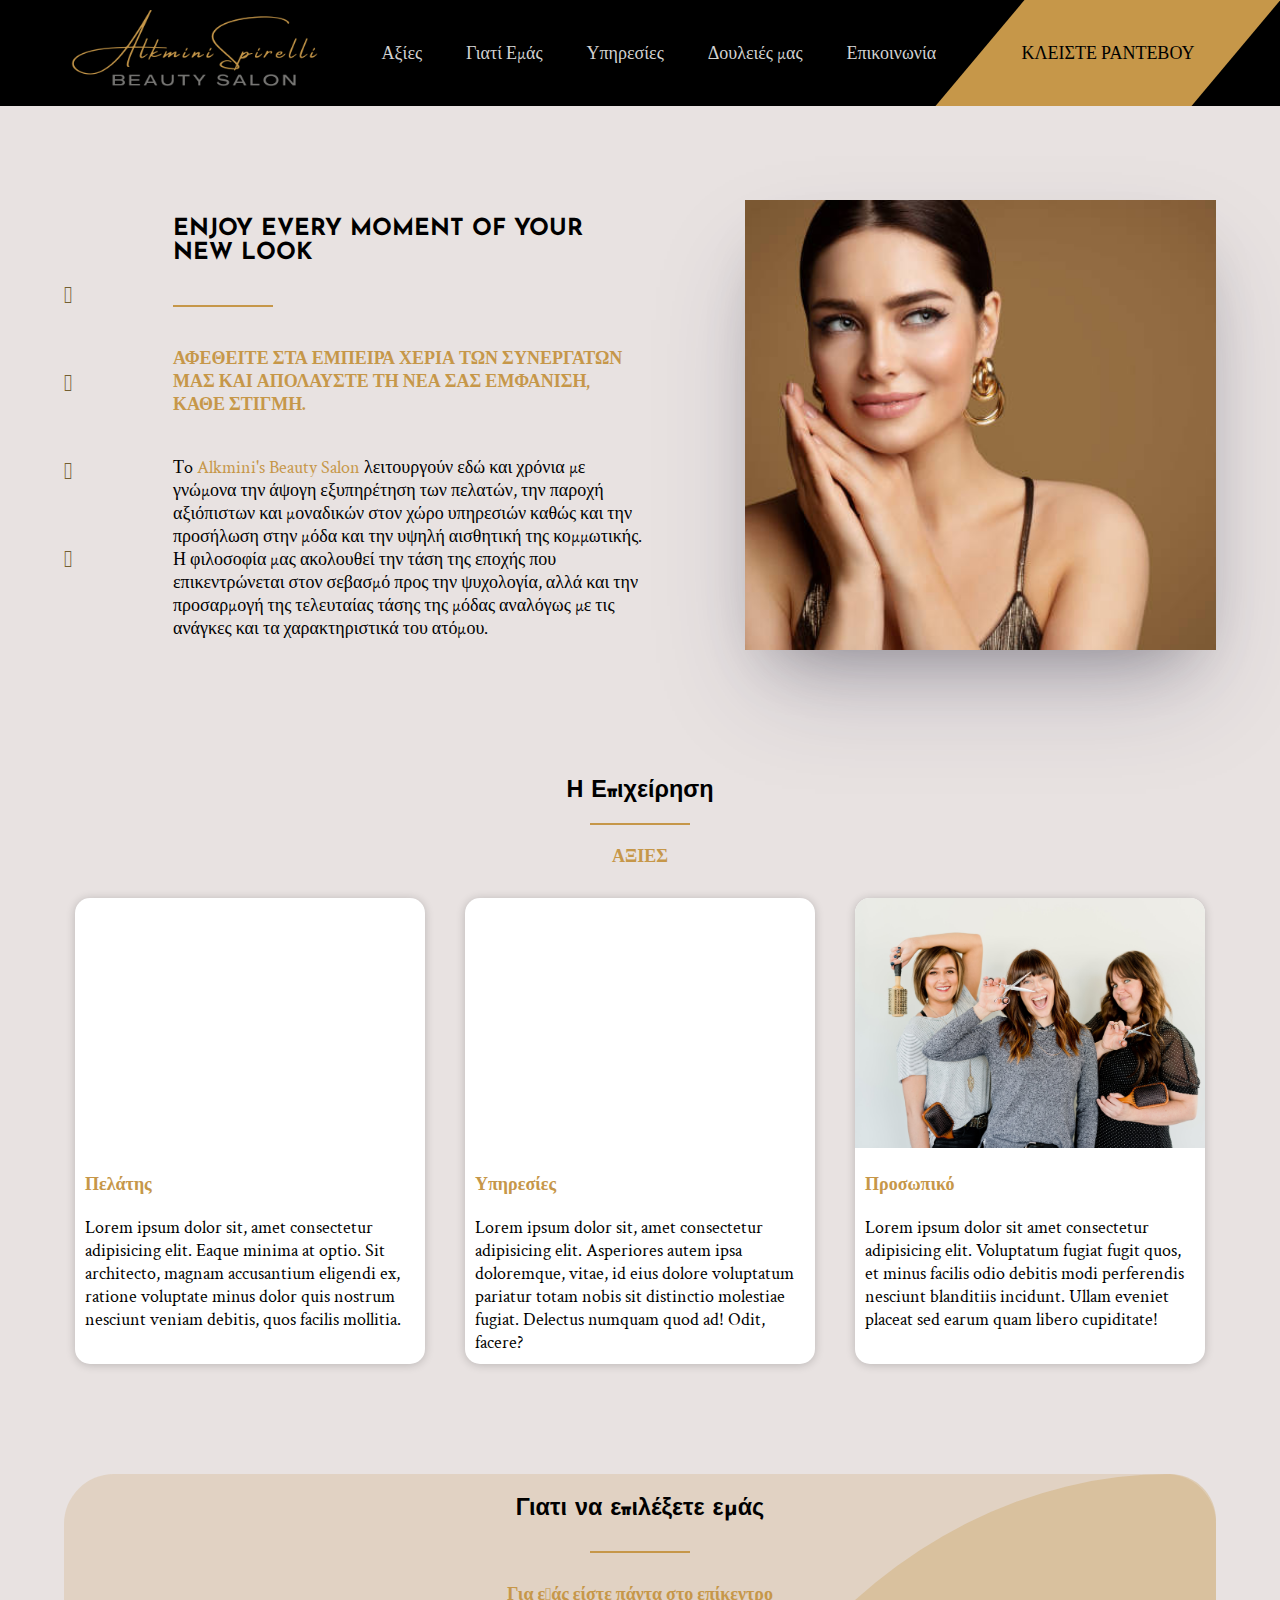
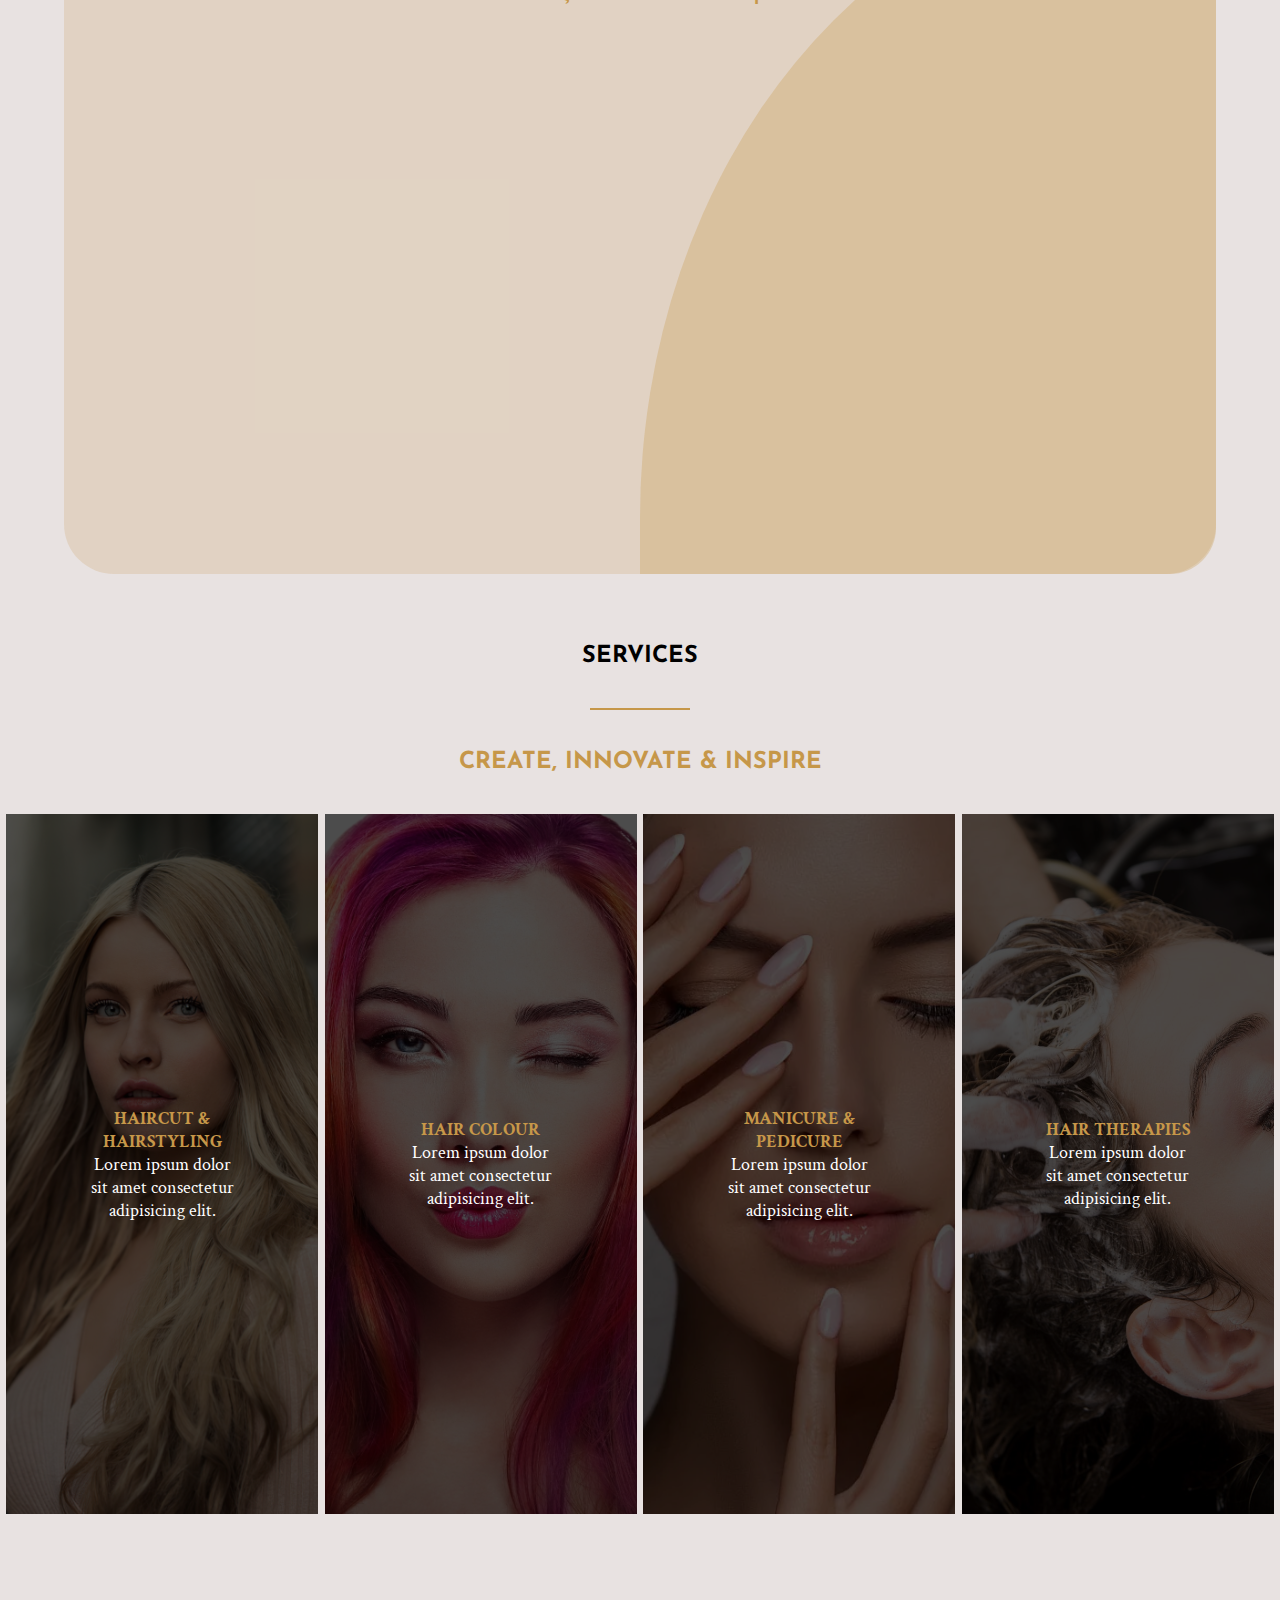
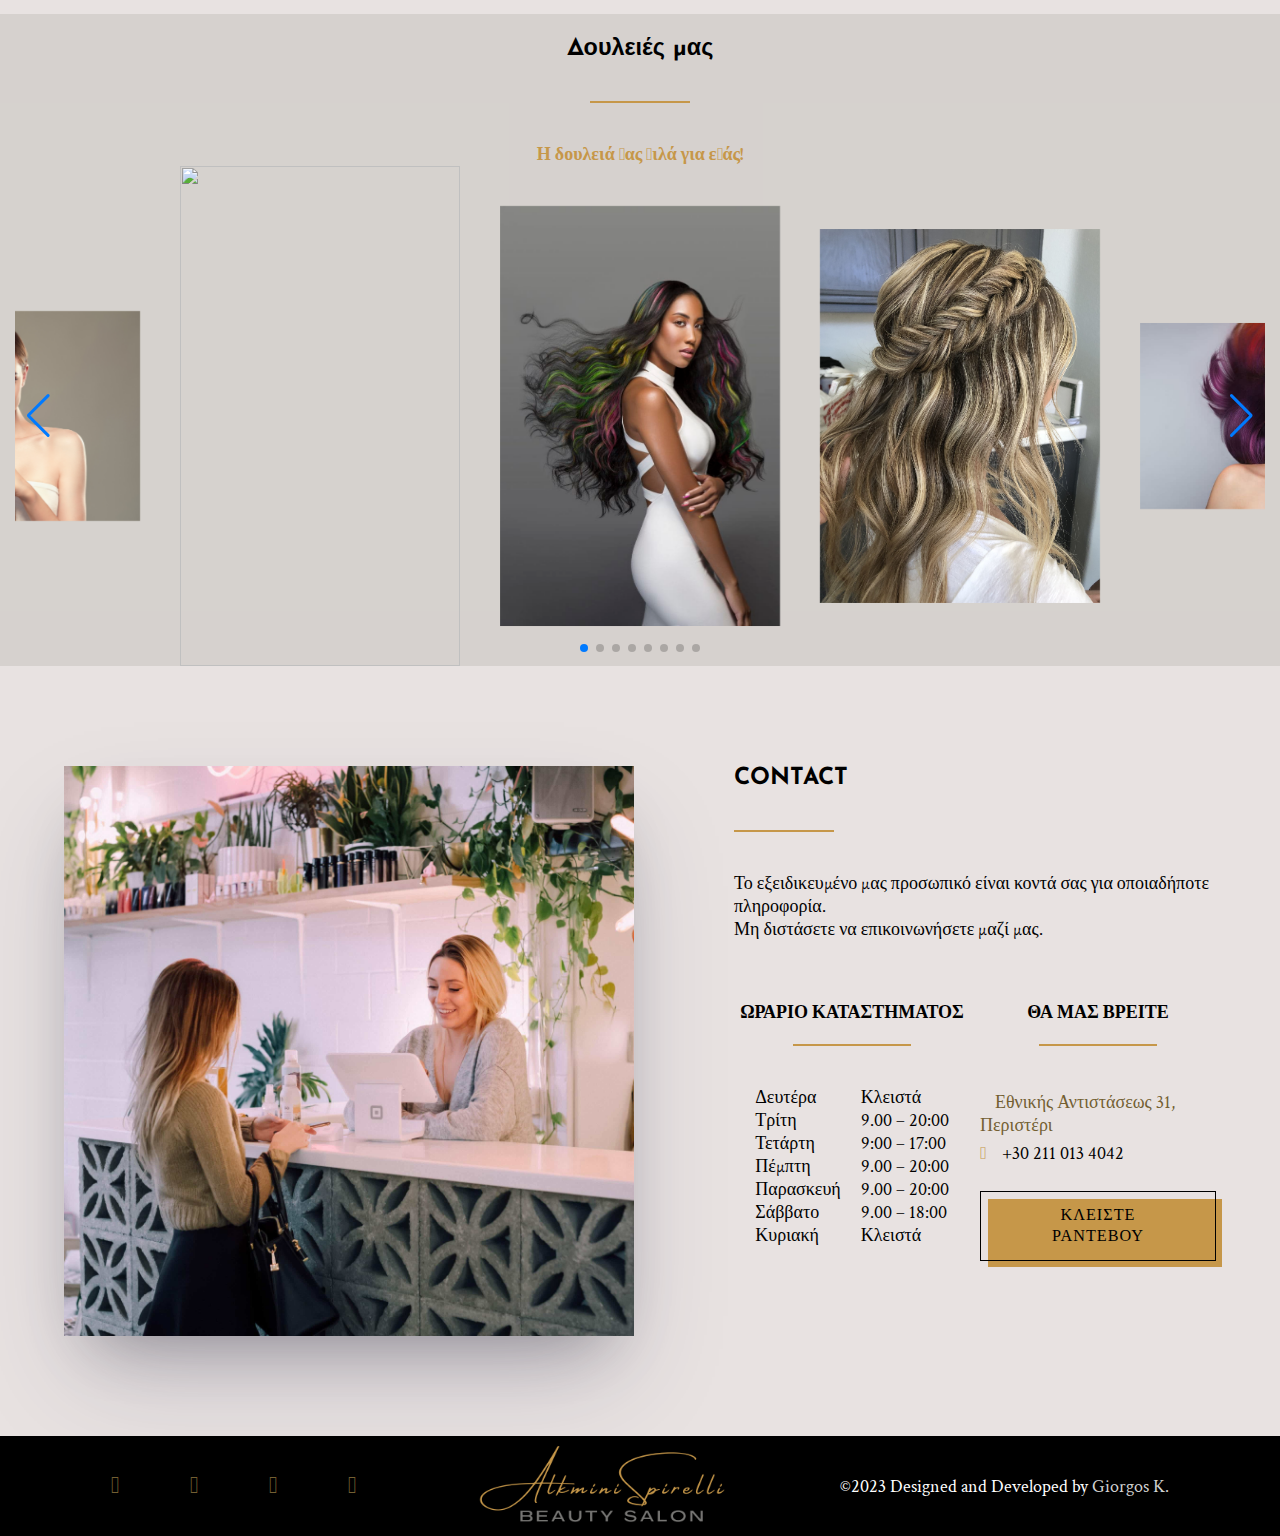
==== index.html @ 0685bc4f "Add files via upload" ====
<!DOCTYPE html>
<html lang="el">
  <head>
    <meta charset="UTF-8" />
    <meta name="viewport" content="width=device-width, initial-scale=1.0" />
    <title>Beauty Salon</title>
    <link rel="stylesheet" href="styles.css" />
    <script
      src="https://kit.fontawesome.com/cf7e7d567b.js"
      crossorigin="anonymous"
    ></script>
    <link rel="preconnect" href="https://fonts.googleapis.com" />
    <link rel="preconnect" href="https://fonts.gstatic.com" crossorigin />
    <link
      href="https://fonts.googleapis.com/css2?family=Crimson+Text&family=Josefin+Sans&display=swap"
      rel="stylesheet"
    />
    <link
      rel="stylesheet"
      href="https://cdnjs.cloudflare.com/ajax/libs/font-awesome/4.7.0/css/font-awesome.min.css"
    />
    <!-- Link Swiper's CSS -->
    <link
      rel="stylesheet"
      href="https://cdn.jsdelivr.net/npm/swiper@10/swiper-bundle.min.css"
    />
  </head>
  <body>
    <nav id="navbar">
      <div class="topnav" id="nav-container">
        <a href="index.html"><img src="images/logo.png" width="500px" /></a>
        <a class="hover-animation" href="#about">Αξίες</a>
        <a class="hover-animation" href="#us">Γιατί Εμάς</a>
        <a class="hover-animation" href="index.html#services">Υπηρεσίες</a>
        <a class="hover-animation" href="#works">Δουλειές μας</a>
        <a class="hover-animation" href="index.html#contact">Επικοινωνία</a>
        <a class="hover-animation appointment" href="login.html"
          >ΚΛΕΙΣΤΕ ΡΑΝΤΕΒΟΥ</a
        >
        <div class="rantevou">
          <a href="login.html">ΚΛΕΙΣΤΕ ΡΑΝΤΕΒΟΥ</a>
        </div>
      </div>

      <div class="div-menu">
        <a href="javascript:void(0);" class="icon" onclick="myFunction()">
          <i class="fa fa-bars"></i>
        </a>
      </div>
    </nav>

    <section id="welcome-page">
      <header>
        <div id="icons">
          <i class="fa-brands fa-facebook-f fa-lg"></i>
          <i class="fa-brands fa-twitter fa-lg"></i>
          <i class="fa-brands fa-pinterest fa-lg"></i>
          <i class="fa-brands fa-instagram fa-lg"></i>
        </div>
        <div id="intro">
          <h1>ENJOY EVERY MOMENT OF YOUR NEW LOOK</h1>
          <hr />
          <h2>
            ΑΦΕΘΕΙΤΕ ΣΤΑ ΕΜΠΕΙΡΑ ΧΕΡΙΑ ΤΩΝ ΣΥΝΕΡΓΑΤΩΝ ΜΑΣ ΚΑΙ ΑΠΟΛΑΥΣΤΕ ΤΗ ΝΕΑ
            ΣΑΣ ΕΜΦΑΝΙΣΗ, ΚΑΘΕ ΣΤΙΓΜΗ.
          </h2>
          <p>
            Τo <span class="brand">Alkmini's Beauty Salon</span> λειτουργούν εδώ
            και χρόνια με γνώμονα την άψογη εξυπηρέτηση των πελατών, την παροχή
            αξιόπιστων και μοναδικών στον χώρο υπηρεσιών καθώς και την προσήλωση
            στην μόδα και την υψηλή αισθητική της κομμωτικής.<br />
            Η φιλοσοφία μας ακολουθεί την τάση της εποχής που επικεντρώνεται
            στον σεβασμό προς την ψυχολογία, αλλά και την προσαρμογή της
            τελευταίας τάσης της μόδας αναλόγως με τις ανάγκες και τα
            χαρακτηριστικά του ατόμου.
          </p>
        </div>
        <!-- THELW NA VALW FADE IN AND OUT STO SLIDER -->
        <div id="img-slider">
          <img src="images/woman-1.jpg" />
        </div>
        <!-- THELW NA VALW FADE IN AND OUT STO SLIDER -->
      </header>
    </section>

    <section id="about">
      <div class="about-header">
        <h1>Η Επιχείρηση</h1>
        <hr />
        <h2>ΑΞΙΕΣ</h2>
      </div>
      <div class="card-container">
        <div class="card">
          <div class="card-image img1"></div>
          <h2>Πελάτης</h2>
          <p>
            Lorem ipsum dolor sit, amet consectetur adipisicing elit. Eaque
            minima at optio. Sit architecto, magnam accusantium eligendi ex,
            ratione voluptate minus dolor quis nostrum nesciunt veniam debitis,
            quos facilis mollitia.
          </p>
        </div>
        <div class="card">
          <div class="card-image img2"></div>
          <h2>Υπηρεσίες</h2>
          <p>
            Lorem ipsum dolor sit, amet consectetur adipisicing elit. Asperiores
            autem ipsa doloremque, vitae, id eius dolore voluptatum pariatur
            totam nobis sit distinctio molestiae fugiat. Delectus numquam quod
            ad! Odit, facere?
          </p>
        </div>
        <div class="card">
          <div class="card-image img3"></div>
          <h2>Προσωπικό</h2>
          <p>
            Lorem ipsum dolor sit amet consectetur adipisicing elit. Voluptatum
            fugiat fugit quos, et minus facilis odio debitis modi perferendis
            nesciunt blanditiis incidunt. Ullam eveniet placeat sed earum quam
            libero cupiditate!
          </p>
        </div>
      </div>
    </section>

    <section id="us">
      <div id="circle">
        <div class="circle-intro">
          <h1>Γιατι να επιλέξετε εμάς</h1>
          <hr />
          <h2>Για εμάς είστε πάντα στο επίκεντρο</h2>
        </div>
      </div>
    </section>

    <section id="services">
      <div class="services-intro">
        <h1>SERVICES</h1>
        <hr />
        <h1 class="services-moto">CREATE, INNOVATE & INSPIRE</h1>
      </div>
      <div id="services-img">
        <div class="img-container">
          <img src="images/xtenisma.jpg" />
          <div class="centered">
            <h3>HAIRCUT & HAIRSTYLING</h3>
            <p>Lorem ipsum dolor sit amet consectetur adipisicing elit.</p>
          </div>
        </div>
        <div class="img-container">
          <img src="images/xrwma.jpg" />
          <div class="centered">
            <h3>HAIR COLOUR</h3>
            <p>Lorem ipsum dolor sit amet consectetur adipisicing elit.</p>
          </div>
        </div>
        <div class="img-container">
          <img src="images/nyxia.webp" />
          <div class="centered">
            <h3>MANICURE & PEDICURE</h3>
            <p>Lorem ipsum dolor sit amet consectetur adipisicing elit.</p>
          </div>
        </div>
        <div class="img-container">
          <img src="images/hair-treatments.jpg" />
          <div class="centered">
            <h3>HAIR THERAPIES</h3>
            <p>Lorem ipsum dolor sit amet consectetur adipisicing elit.</p>
          </div>
        </div>
      </div>
    </section>

    <section id="works">
      <div id="works-intro">
        <h1>Δουλειές μας</h1>
        <hr />
        <h2>Η δουλειά μας μιλά για εμάς!</h2>
      </div>
      <section class="slider_container">
        <div class="container">
          <div class="swiper card_slider">
            <div class="swiper-wrapper">
              <div class="swiper-slide">
                <div class="img-box">
                  <img src="/images/works/hair1.jpg" />
                </div>
              </div>
              <div class="swiper-slide">
                <div class="img-box">
                  <img src="/images/works/hair2.jpg" />
                </div>
              </div>
              <div class="swiper-slide">
                <div class="img-box">
                  <img src="/images/works/hair3.jpg" />
                </div>
              </div>
              <div class="swiper-slide">
                <div class="img-box">
                  <img src="/images/works/hair4.jpg" />
                </div>
              </div>
              <div class="swiper-slide">
                <div class="img-box">
                  <img src="/images/works/hair5.jpg" />
                </div>
              </div>
              <div class="swiper-slide">
                <div class="img-box">
                  <img src="/images/works/hair7.jpg" />
                </div>
              </div>
              <div class="swiper-slide">
                <div class="img-box">
                  <img src="/images/works/hair8.jpg" />
                </div>
              </div>
              <div class="swiper-slide">
                <div class="img-box">
                  <img src="/images/works/kopela5.jpg" />
                </div>
              </div>
            </div>
            <div class="swiper-button-next"></div>
            <div class="swiper-button-prev"></div>
            <div class="swiper-pagination"></div>
          </div>
        </div>
      </section>
    </section>

    <section id="contact">
      <img
        src="images/reception.jpg"
        height="570px"
        alt="smiling receptionist"
      />
      <div class="contact-flex">
        <h1>CONTACT</h1>
        <hr />
        <p>
          Το εξειδικευμένο μας προσωπικό είναι κοντά σας για οποιαδήποτε
          πληροφορία. <br />Μη διστάσετε να επικοινωνήσετε μαζί μας.
        </p>
        <article id="contact-info">
          <div class="info1">
            <h4>ΩΡΑΡΙΟ ΚΑΤΑΣΤΗΜΑΤΟΣ</h4>
            <hr />
          </div>
          <div class="orario">
            <div class="days">
              <p>
                Δευτέρα<br />
                Τρίτη<br />
                Τετάρτη<br />
                Πέμπτη<br />
                Παρασκευή<br />
                Σάββατο<br />
                Κυριακή
              </p>
            </div>
            <div class="time">
              <p>
                Κλειστά<br />
                9.00 – 20:00<br />
                9:00 – 17:00<br />
                9.00 – 20:00<br />
                9.00 – 20:00<br />
                9.00 – 18:00<br />
                Κλειστά
              </p>
            </div>
          </div>
          <div class="info2">
            <h4>ΘΑ ΜΑΣ ΒΡΕΙΤΕ</h4>
            <hr />
          </div>
          <div class="address">
            <div class="address1">
              <i class="fa-solid fa-location-dot fa-sm"></i
              ><a
                href="https://www.google.com/maps/place/Yolt+Labs/@38.0123757,23.6936317,17z/data=!3m1!4b1!4m6!3m5!1s0x14a1a37ec6c5ca67:0x48809d46db702e29!8m2!3d38.0123757!4d23.6936317!16s%2Fg%2F11q9tyxk03?entry=ttu"
                target="_blank"
                >Εθνικής Αντιστάσεως 31, Περιστέρι</a
              >
            </div>

            <div class="address2">
              <i class="fa-solid fa-phone fa-sm"></i>+30 211 013 4042
            </div>
          </div>
          <button id="rantevouBtn" type="button">
            <a href="login.html">ΚΛΕΙΣΤΕ ΡΑΝΤΕΒΟΥ</a>
          </button>
        </article>
      </div>
    </section>

    <section id="footer">
      <div class="footer-flex">
        <div id="icons-row">
          <i class="fa-brands fa-facebook-f fa-lg"></i>
          <i class="fa-brands fa-twitter fa-lg"></i>
          <i class="fa-brands fa-pinterest fa-lg"></i>
          <i class="fa-brands fa-instagram fa-lg"></i>
        </div>
        <img id="logo" src="images/logo.png" />
        <p>
          ©2023 Designed and Developed by
          <a href="https://github.com/Giorgos-K-89" target="_blank"
            >Giorgos K.</a
          >
        </p>
      </div>
    </section>
    <button onclick="topFunction()" id="myBtn" title="Go to top">
      <i class="fa-solid fa-circle-arrow-up fa-2xl"></i>
    </button>
    <!-- Swiper JS -->
    <script src="https://cdn.jsdelivr.net/npm/swiper@10/swiper-bundle.min.js"></script>
    <script src="script.js"></script>
  </body>
</html>
---- styles.css ----
* {
  padding: 0;
  margin: 0;
  font-size: large;
  box-sizing: border-box;
  font-family: "Crimson Text", serif;
  scroll-behavior: smooth;
}

body {
  background-color: rgba(226, 219, 218, 0.8);
}

h1 {
  font-family: "Josefin Sans", sans-serif;
  font-size: 1.3rem;
}

h2 {
  font-family: "Crimson Text", serif;
  color: rgb(198, 151, 73);
}

h3 {
  font-family: "Crimson Text", serif;
  color: rgb(198, 151, 73);
}

a {
  cursor: pointer;
  text-decoration: none;
  position: relative;
  color: rgb(210, 210, 210);
}

.brand {
  color: rgb(198, 151, 73);
}

.hover-animation::after {
  content: "";
  position: absolute;
  width: 60%;
  height: 2px;
  bottom: 0;
  left: 0;
  background-color: rgb(198, 151, 73);
  transform-origin: bottom left;
  transition: transform 0.25s ease-out;
  transform: scaleX(0);
}

.hover-animation:hover::after {
  transform: scaleX(1);
  transform-origin: bottom left;
}

#welcome-page {
  margin: 200px auto 0 auto;
  width: 90%;
}

header {
  display: flex;
  gap: 100px;
  justify-content: space-evenly;
}
#navbar {
  position: fixed;
  top: 0px;
  display: flex;
  width: 100%;
  background-color: black;
  /* text-align: center; */
  /* justify-content: center; */
  z-index: 99;
}
.div-menu {
  width: 50%;
  height: 100px;
  display: flex;
  text-align: center;
  justify-content: center;
}
#nav-container img {
  object-fit: contain;
  height: 100px;
  width: auto;
}
.topnav {
  display: flex;
  align-items: center;
  justify-content: space-evenly;
  overflow: hidden;
  width: 100%;
}

#nav-container a:not(:last-child) {
  cursor: pointer;
  text-decoration: none;
  position: relative;
  color: rgb(210, 210, 210);
}

.hover-animation::after {
  content: "";
  position: absolute;
  width: 60%;
  height: 2px;
  bottom: 0;
  left: 0;
  background-color: rgb(198, 151, 73);
  transform-origin: bottom left;
  transition: transform 0.25s ease-out;
  transform: scaleX(0);
}

.hover-animation:hover::after {
  transform: scaleX(1);
  transform-origin: bottom left;
}

.div-menu,
.appointment {
  display: none;
  /* display: flex;
  align-items: center; */
}
@media screen and (max-width: 768px) {
  .topnav a:not(:first-child) {
    display: none;
  }
  div .rantevou {
    display: none;
  }
  .div-menu {
    display: flex;
    align-items: center;
  }
  .div-menu .icon {
    color: rgb(198, 151, 73);
  }
}

@media screen and (max-width: 768px) {
  .topnav.responsive {
    display: block;
    position: relative;
  }

  .topnav.responsive a {
    margin: 5px;
    display: block;
  }
}

.rantevou {
  background-color: rgb(198, 151, 73);
  display: flex;
  justify-content: center;
  align-items: center;
  height: 100%;
  width: 20%;
  transform: skew(-40deg);
}
.rantevou > a {
  color: black;
  transform: skew(40deg);
  width: 100%;
  height: 100%;
  display: flex;
  justify-content: center;
  align-items: center;
}

#icons {
  display: flex;
  flex-direction: column;
  justify-content: center;
  gap: 70px;
  color: rgb(115, 95, 50);
  cursor: pointer;
}

#intro {
  display: flex;
  flex-direction: column;
  justify-content: center;
  gap: 40px;
  width: 100%;
}

hr {
  width: 100px;
  border: 1px solid rgb(198, 151, 73);
}

#img-slider {
  width: 100%;
  height: auto;
}
#img-slider img {
  width: 100%;
  height: 450px;
  object-fit: cover;
  box-shadow: rgba(50, 50, 93, 0.25) 0px 50px 100px -20px,
    rgba(0, 0, 0, 0.3) 0px 30px 60px -30px;
}
#about {
  margin: 100px auto;
  display: flex;
  flex-direction: column;
  align-items: center;
}
.about-header {
  display: flex;
  flex-direction: column;
  gap: 20px;
  margin: 20px auto;
  text-align: center;
}
.about-header hr {
  margin: auto;
}
.card-container {
  display: flex;
  justify-content: center;
  flex-wrap: wrap;
  gap: 40px;
}

.card {
  background-color: white;
  width: 350px;
  margin: 10px auto;
  border-radius: 15px;
  box-shadow: 0px 1px 10px rgba(0, 0, 0, 0.2);
  transition: all 400ms ease;
}
@media screen and (max-width: 370px) {
  .card {
    width: 300px;
  }
}
.card:hover {
  box-shadow: 5px 5px 20px rgba(0, 0, 0, 0.4);
  transform: translateY(-3%);
}
.card-image {
  height: 250px;
  margin-bottom: 15px;
  background-size: cover;
  border-radius: 15px 15px 0 0;
}
.img1 {
  background-image: url(/images/salon.jpg);
}

.img2 {
  background-image: url(/images/services.jpg);
}

.img3 {
  background-image: url(/images/login.jpg);
}
.card h2 {
  padding: 10px;
}
.card p {
  padding: 10px;
}

#us {
  width: 90%;
  height: 700px;
  background-color: rgba(198, 151, 73, 0.2);
  border-radius: 50px;
  margin: 50px auto;
}
#circle {
  position: relative;
  height: 100%;
  /* width: 100%; */
}
#circle:after {
  position: absolute;
  content: "";
  right: 0;
  top: 0;
  height: 100%;
  width: 50%;
  border-radius: 100% 50px 50px 0;
  background-color: #c697494d;
  z-index: -1;
}
.circle-intro {
  display: flex;
  flex-direction: column;
  justify-content: center;
  align-items: center;
  gap: 30px;
  padding-top: 20px;
  margin-bottom: 40px;
}

#services {
  text-align: center;
  height: 100%;
  margin-bottom: 100px;
}
.services-intro {
  display: flex;
  flex-direction: column;
  justify-content: center;
  gap: 40px;
  padding-top: 20px;
  margin-bottom: 40px;
  /* height: 20%; */
}
.services-intro hr {
  margin: auto;
}
.services-moto {
  color: rgb(198, 151, 73);
}

#services-img {
  display: flex;
  margin: 0;
  width: 100%;
  height: 700px;
  justify-content: space-evenly;
}

#services-img img {
  height: 100%;
  width: 24.4vw;
  object-fit: cover;
  filter: brightness(30%);
}
#services-img img:hover {
  transition: 1.5s;
  filter: brightness(80%);
}
.img-container {
  height: 100%;
  /* width: 100%; */
  position: relative;
  text-align: center;
  color: white;
}
.centered {
  font-size: 1.5rem;
  position: absolute;
  top: 50%;
  left: 50%;
  transform: translate(-50%, -50%);
}

#services > p {
  margin: 50px;
}
#works {
  background-color: rgba(61, 63, 39, 0.1);
}
#works-intro {
  display: flex;
  flex-direction: column;
  justify-content: center;
  gap: 40px;
  padding-top: 20px;
  /* margin-bottom: 40px; */
  text-align: center;
  /* height: 20%; */
}
#works-intro hr {
  margin: auto;
}

/* EDW KEKINAEI TO SLIDER */
.img-box {
  display: flex;
  justify-content: center;
  align-items: center;
}

.img-box > img {
  height: 500px;
  width: 280px;
  object-fit: contain;
  margin: 0 auto;
}
.slider_container .container {
  padding: 0 15px;
  max-width: 1430px;
  margin: 0 auto;
}
.card_slider {
  padding: 50px 0;
}
/* EDW TELEIWNEI TO SLIDER */

#contact {
  display: flex;
  width: 90%;
  margin: 100px auto;
  gap: 100px;
}

#contact img {
  width: 50%;
  object-fit: cover;
  justify-content: space-between;
  box-shadow: rgba(50, 50, 93, 0.25) 0px 50px 100px -20px,
    rgba(0, 0, 0, 0.3) 0px 30px 60px -30px;
}
.contact-flex {
  display: flex;
  flex-direction: column;
  gap: 40px;
}

#contact-info {
  display: grid;
  gap: 10px;
  grid-template-rows: 0.5fr 1fr 0.5fr;
  grid-template-columns: 1fr 1fr;
}
.orario {
  grid-area: 2/1/4/2;
  display: flex;
  gap: 20px;
  margin: 0 auto;
}

#contact-info h4 {
  text-align: center;
  margin: 20px auto;
}
#contact-info hr {
  width: 50%;
  margin: 0 auto 30px auto;
}

#rantevouBtn {
  font-size: 0.8rem;
  font-weight: 200;
  letter-spacing: 1px;
  padding: 13px 20px 13px;
  outline: 0;
  border: 1px solid black;
  cursor: pointer;
  position: relative;
  background-color: rgba(0, 0, 0, 0);
  user-select: none;
  -webkit-user-select: none;
  touch-action: manipulation;
}

#rantevouBtn:after {
  content: "";
  background-color: rgb(198, 151, 73);
  width: 100%;
  z-index: -1;
  position: absolute;
  height: 100%;
  top: 7px;
  left: 7px;
  transition: 0.2s;
}

#rantevouBtn:hover:after {
  top: 0px;
  left: 0px;
}
#rantevouBtn a {
  color: black;
  font-size: 0.9rem;
}

@media (min-width: 768px) {
  #rantevouBtn {
    padding: 13px 50px 13px;
  }
}

.fa-location-dot,
.fa-phone {
  margin-right: 15px;
  color: rgb(198, 151, 73);
}
.address1,
.address2 {
  margin: 5px auto;
}

.address1 a {
  color: rgb(115, 95, 50);
}

#footer {
  /* height: 150px; */
  display: flex;
  align-items: center;
  background-color: black;
  justify-content: space-around;
}

.footer-flex {
  display: flex;
  align-items: center;
  background-color: black;
  color: white;
  justify-content: space-around;
  width: 90%;
}

#icons-row {
  display: flex;
  gap: 70px;
  color: rgb(115, 95, 50);
  cursor: pointer;
}

i:hover {
  color: rgb(198, 151, 73);
}

#myBtn {
  display: none;
  position: fixed;
  bottom: 30px;
  right: 30px;
  z-index: 99;
  border: none;
  outline: none;
  background-color: transparent;
  color: rgb(115, 95, 50);
  cursor: pointer;
}

@media only screen and (max-width: 1000px) {
  .footer-flex {
    flex-direction: column;
  }
  .footer-flex p,
  .footer-flex a {
    font-size: 0.8rem;
  }
  #icons-row {
    padding: 10px;
    margin: 10px;
  }
  #logo {
    border-bottom: 1px solid rgb(198, 151, 73);
    margin-bottom: 5px;
  }
}

@media only screen and (max-width: 1024px) {
  header {
    flex-direction: column-reverse;
    gap: 40px;
  }
  #icons {
    display: none;
  }
  #welcome-page {
    margin: 150px auto;
  }
  #intro {
    width: 100%;
  }
  #contact img {
    display: none;
  }

  #contact {
    justify-content: center;
    align-items: center;
    margin: 100px auto;
  }
}

@media only screen and (max-width: 768px) {
  * {
    font-size: 1rem;
  }
  .services-intro {
    gap: 30px;
    margin-bottom: 0;
  }
  .services-intro hr {
    margin: 0 auto;
  }
  #services-img {
    flex-direction: column;
    width: 100vw;
    height: auto;
  }
  #services-img img {
    width: 100vw;
    height: 22vh;
    object-fit: cover;
  }
  .contact-flex {
    gap: 30px;
  }
}

@media only screen and (max-width: 450px) {
  #contact-info {
    display: flex;
    flex-direction: column;
    gap: 0;
  }
}

#logo {
  width: auto;
  height: 100px;
  object-fit: contain;
}
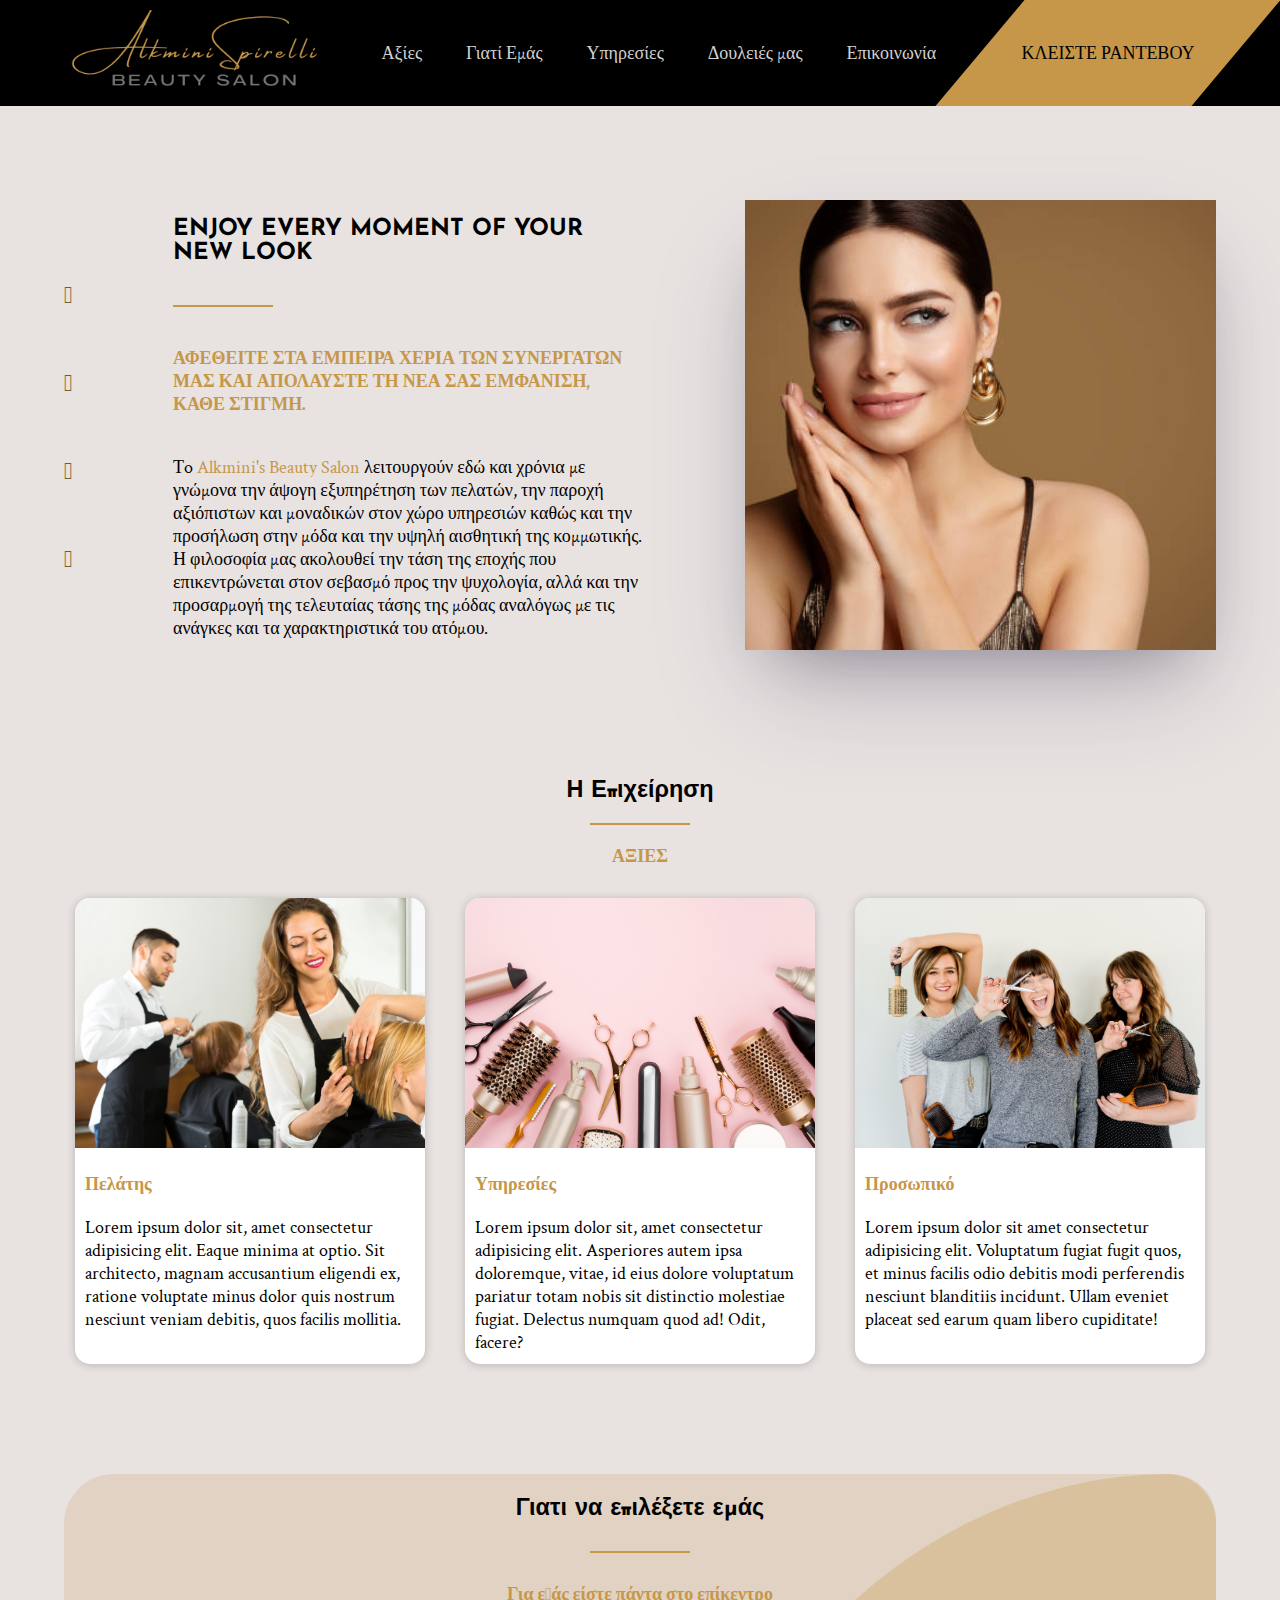
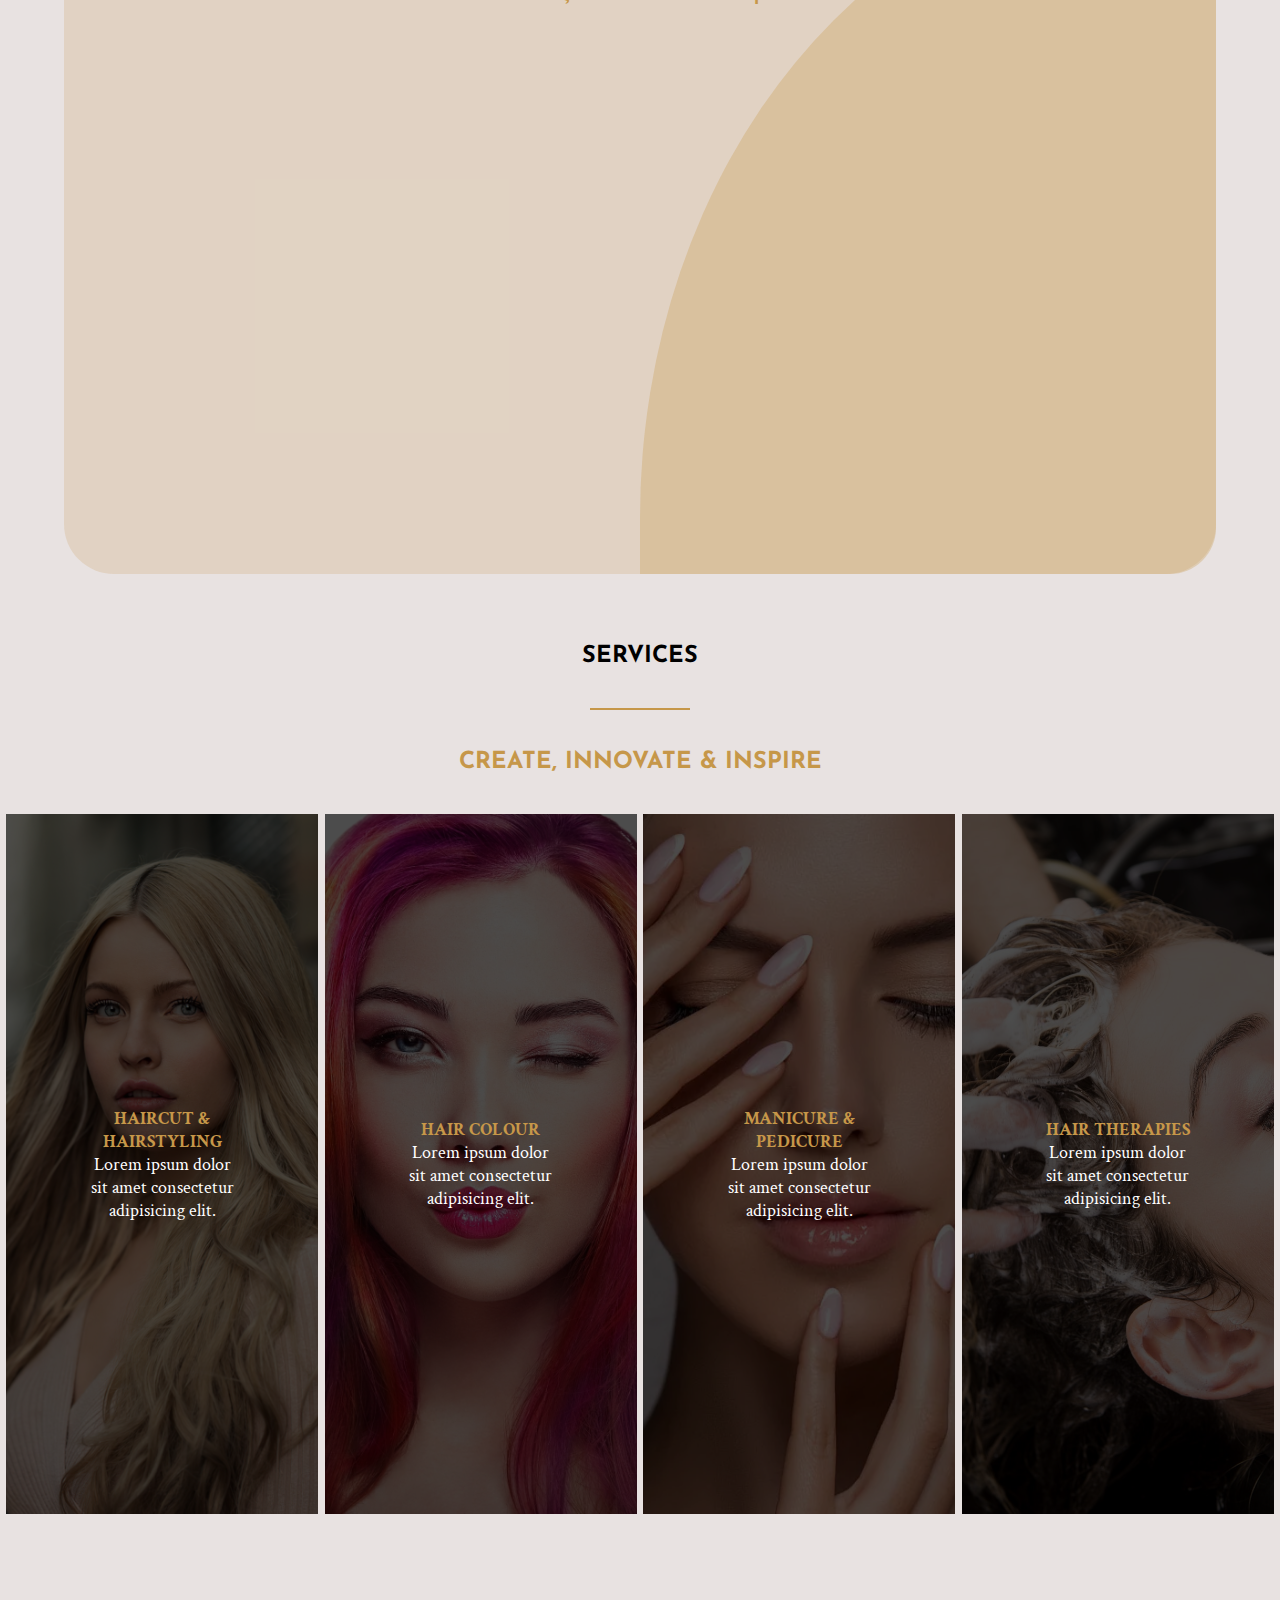
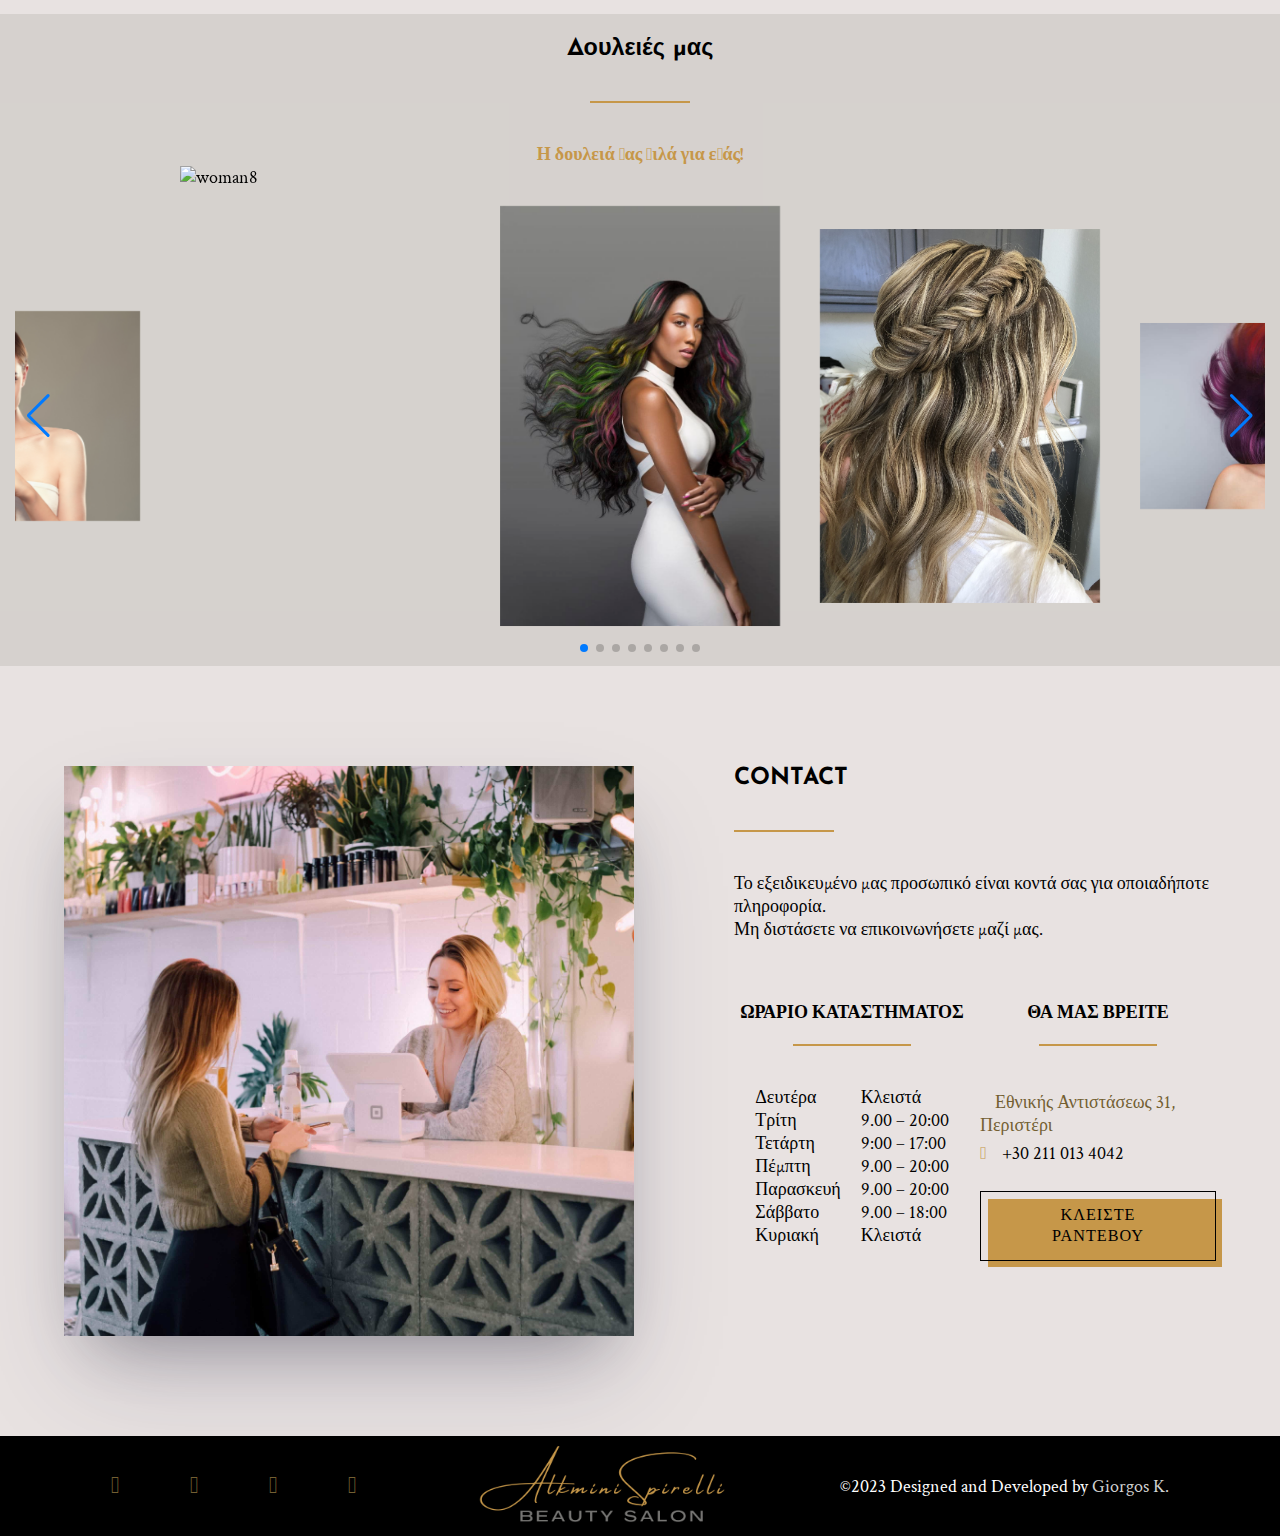
==== commit 8e7ed35e: "Update index.html" ====
--- a/index.html
+++ b/index.html
@@ -28,7 +28,7 @@
   <body>
     <nav id="navbar">
       <div class="topnav" id="nav-container">
-        <a href="index.html"><img src="images/logo.png" width="500px" /></a>
+        <a href="index.html"><img src="images/logo.png" width="500px" alt="logo" /></a>
         <a class="hover-animation" href="#about">Αξίες</a>
         <a class="hover-animation" href="#us">Γιατί Εμάς</a>
         <a class="hover-animation" href="index.html#services">Υπηρεσίες</a>
@@ -77,7 +77,7 @@
         </div>
         <!-- THELW NA VALW FADE IN AND OUT STO SLIDER -->
         <div id="img-slider">
-          <img src="images/woman-1.jpg" />
+          <img src="images/woman-1.jpg" alt="beautiful woman" />
         </div>
         <!-- THELW NA VALW FADE IN AND OUT STO SLIDER -->
       </header>
@@ -141,28 +141,28 @@
       </div>
       <div id="services-img">
         <div class="img-container">
-          <img src="images/xtenisma.jpg" />
+          <img src="images/xtenisma.jpg" alt="woman with nice blonde hair" />
           <div class="centered">
             <h3>HAIRCUT & HAIRSTYLING</h3>
             <p>Lorem ipsum dolor sit amet consectetur adipisicing elit.</p>
           </div>
         </div>
         <div class="img-container">
-          <img src="images/xrwma.jpg" />
+          <img src="images/xrwma.jpg" alt="woman with red hair" />
           <div class="centered">
             <h3>HAIR COLOUR</h3>
             <p>Lorem ipsum dolor sit amet consectetur adipisicing elit.</p>
           </div>
         </div>
         <div class="img-container">
-          <img src="images/nyxia.webp" />
+          <img src="images/nyxia.webp" alt="woman showing off her nails" />
           <div class="centered">
             <h3>MANICURE & PEDICURE</h3>
             <p>Lorem ipsum dolor sit amet consectetur adipisicing elit.</p>
           </div>
         </div>
         <div class="img-container">
-          <img src="images/hair-treatments.jpg" />
+          <img src="images/hair-treatments.jpg" alt="woman get a hairwash" />
           <div class="centered">
             <h3>HAIR THERAPIES</h3>
             <p>Lorem ipsum dolor sit amet consectetur adipisicing elit.</p>
@@ -183,42 +183,42 @@
             <div class="swiper-wrapper">
               <div class="swiper-slide">
                 <div class="img-box">
-                  <img src="/images/works/hair1.jpg" />
-                </div>
-              </div>
-              <div class="swiper-slide">
-                <div class="img-box">
-                  <img src="/images/works/hair2.jpg" />
-                </div>
-              </div>
-              <div class="swiper-slide">
-                <div class="img-box">
-                  <img src="/images/works/hair3.jpg" />
-                </div>
-              </div>
-              <div class="swiper-slide">
-                <div class="img-box">
-                  <img src="/images/works/hair4.jpg" />
-                </div>
-              </div>
-              <div class="swiper-slide">
-                <div class="img-box">
-                  <img src="/images/works/hair5.jpg" />
-                </div>
-              </div>
-              <div class="swiper-slide">
-                <div class="img-box">
-                  <img src="/images/works/hair7.jpg" />
-                </div>
-              </div>
-              <div class="swiper-slide">
-                <div class="img-box">
-                  <img src="/images/works/hair8.jpg" />
-                </div>
-              </div>
-              <div class="swiper-slide">
-                <div class="img-box">
-                  <img src="/images/works/kopela5.jpg" />
+                  <img src="images/works/hair1.jpg" alt="woman1" />
+                </div>
+              </div>
+              <div class="swiper-slide">
+                <div class="img-box">
+                  <img src="images/works/hair2.jpg" alt="woman2" />
+                </div>
+              </div>
+              <div class="swiper-slide">
+                <div class="img-box">
+                  <img src="images/works/hair3.jpg" alt="woman3" />
+                </div>
+              </div>
+              <div class="swiper-slide">
+                <div class="img-box">
+                  <img src="images/works/hair4.jpg" alt="woman4" />
+                </div>
+              </div>
+              <div class="swiper-slide">
+                <div class="img-box">
+                  <img src="images/works/hair5.jpg" alt="woman5" />
+                </div>
+              </div>
+              <div class="swiper-slide">
+                <div class="img-box">
+                  <img src="images/works/hair7.jpg" alt="woman6" />
+                </div>
+              </div>
+              <div class="swiper-slide">
+                <div class="img-box">
+                  <img src="images/works/hair8.jpg" alt="woman7" />
+                </div>
+              </div>
+              <div class="swiper-slide">
+                <div class="img-box">
+                  <img src="images/works/kopela5.jpg" alt="woman8" />
                 </div>
               </div>
             </div>
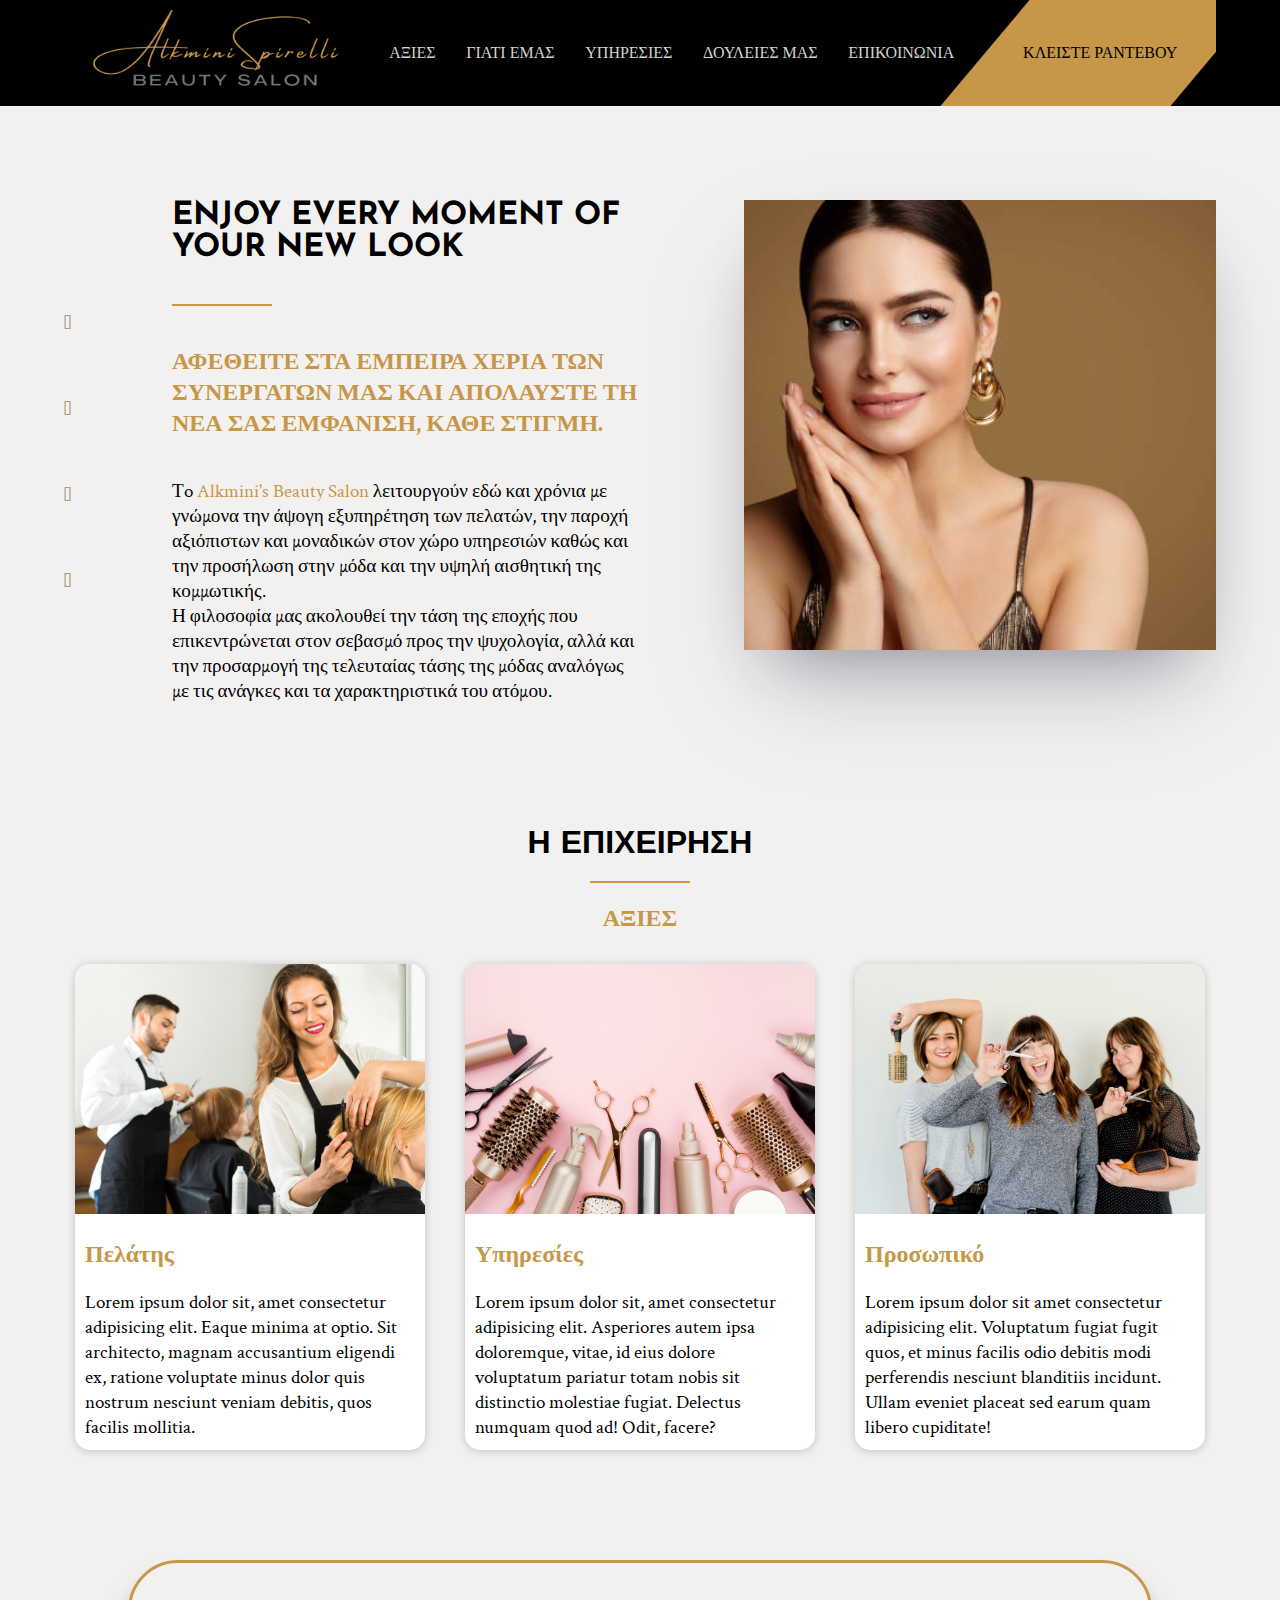
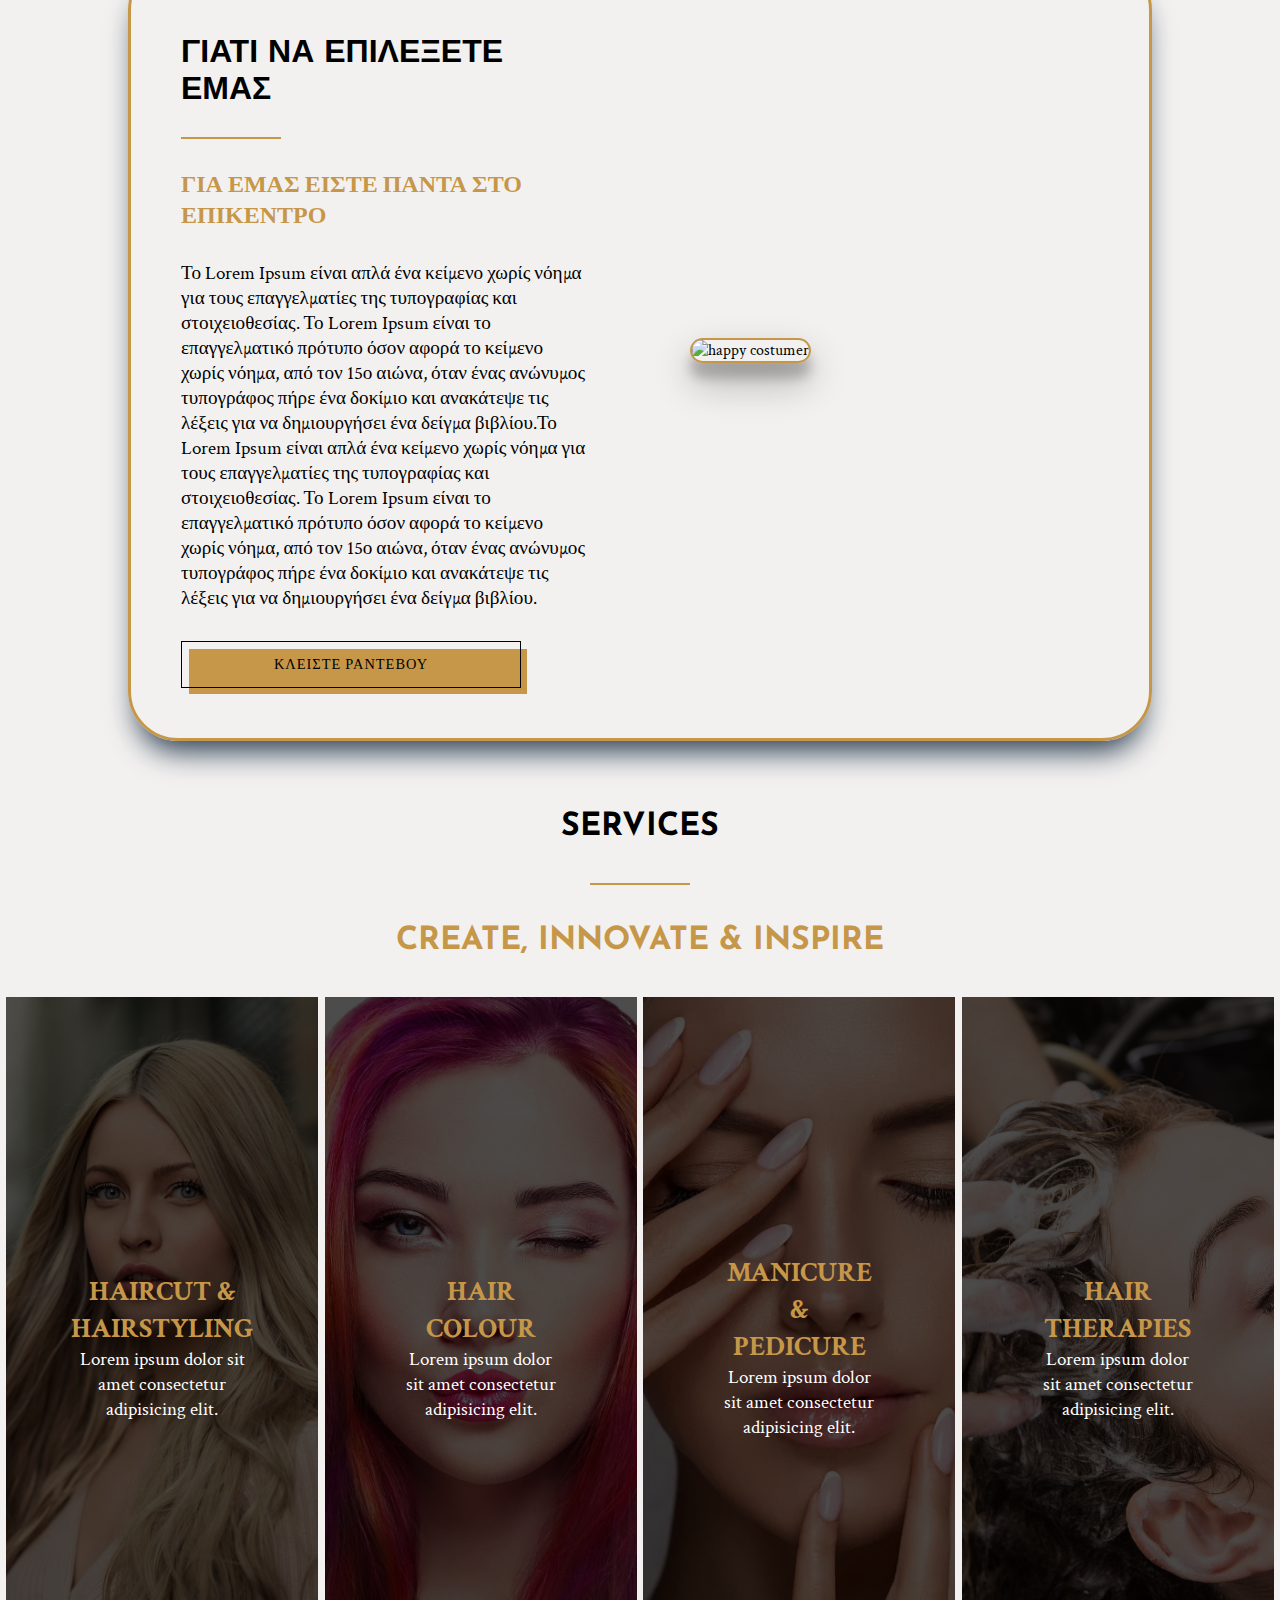
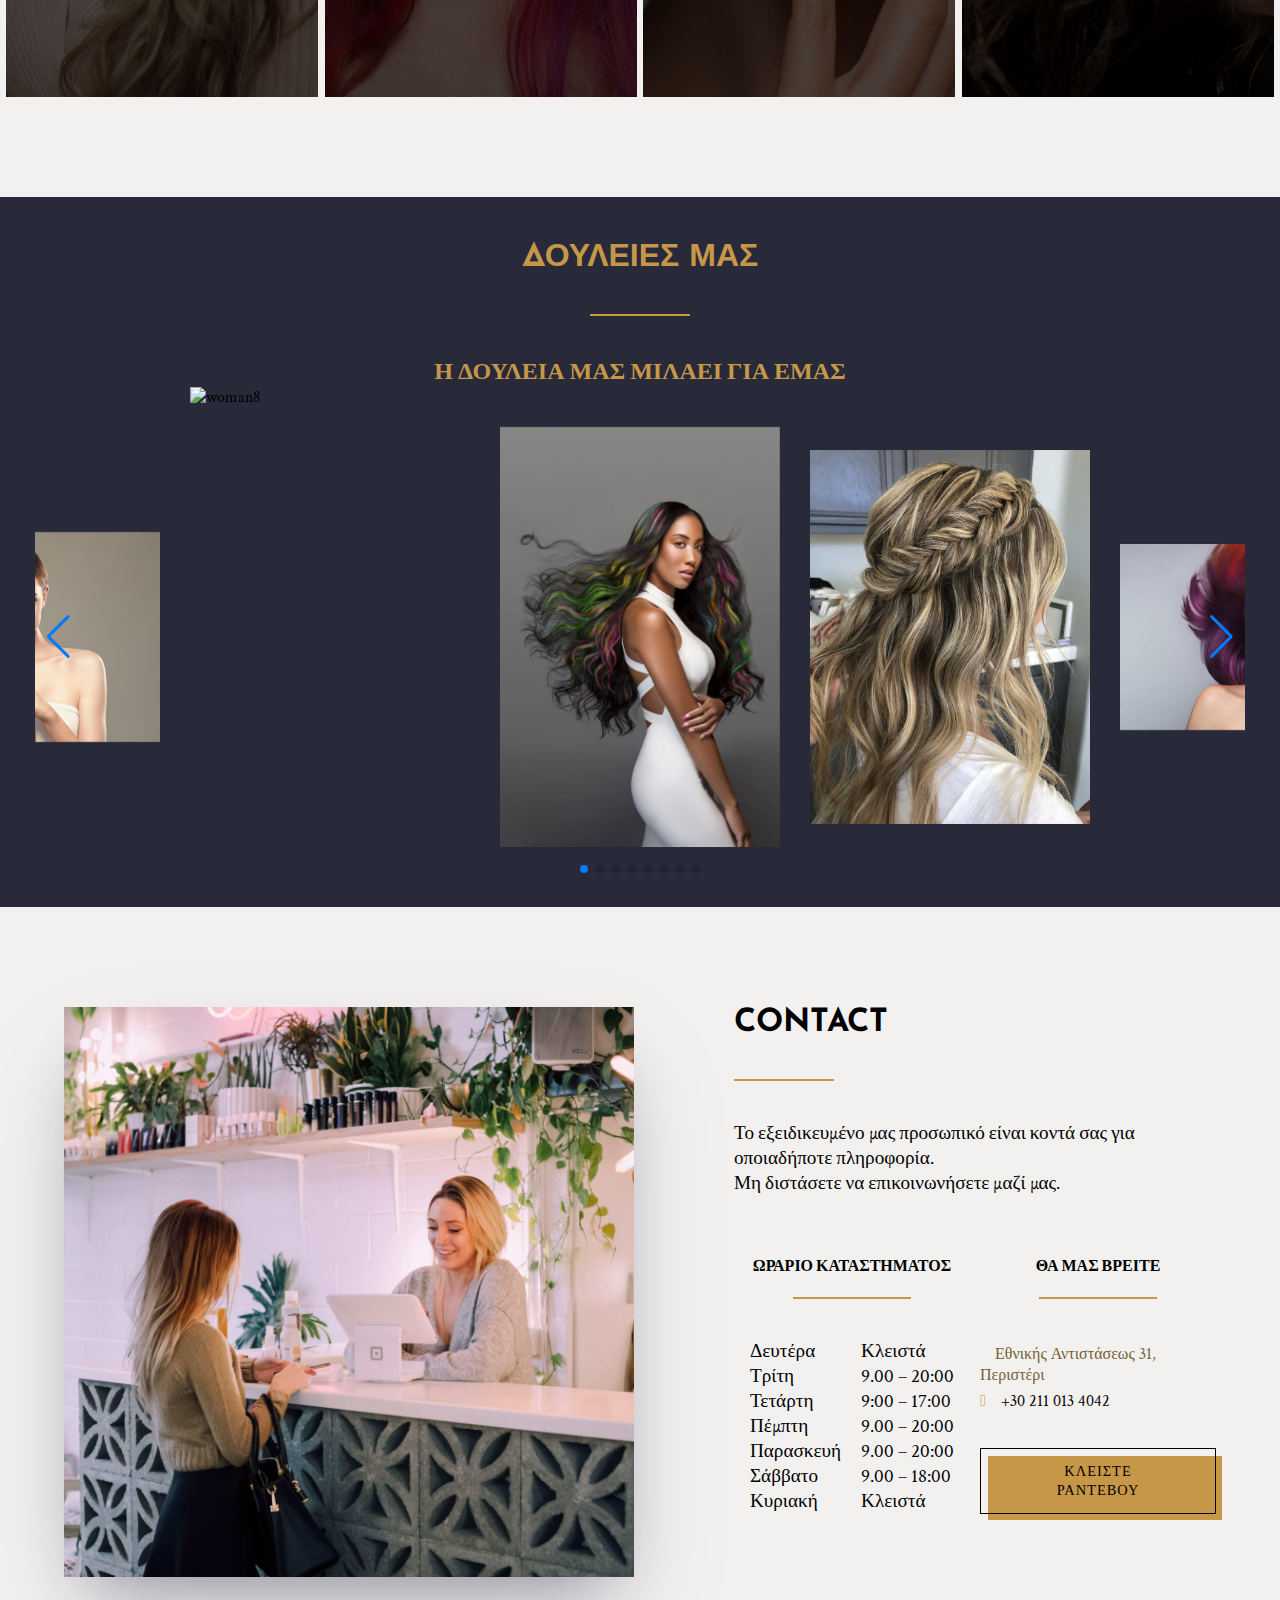
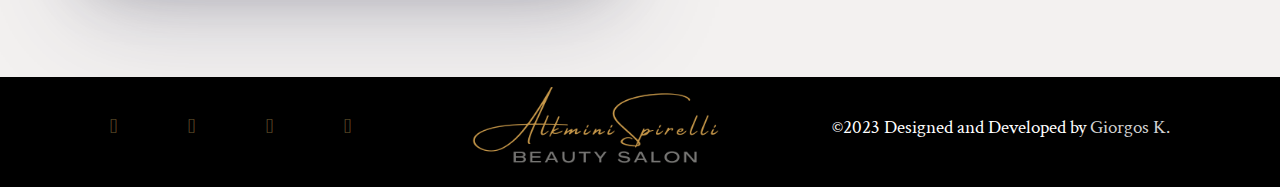
==== commit b790a2d8: "Add files via upload" ====
--- a/index.html
+++ b/index.html
@@ -28,12 +28,12 @@
   <body>
     <nav id="navbar">
       <div class="topnav" id="nav-container">
-        <a href="index.html"><img src="images/logo.png" width="500px" alt="logo" /></a>
-        <a class="hover-animation" href="#about">Αξίες</a>
-        <a class="hover-animation" href="#us">Γιατί Εμάς</a>
-        <a class="hover-animation" href="index.html#services">Υπηρεσίες</a>
-        <a class="hover-animation" href="#works">Δουλειές μας</a>
-        <a class="hover-animation" href="index.html#contact">Επικοινωνία</a>
+        <a href="index.html"><img src="images/logo.png" width="500px" /></a>
+        <a class="hover-animation" href="#about">ΑΞΙΕΣ</a>
+        <a class="hover-animation" href="#us">ΓΙΑΤΙ ΕΜΑΣ</a>
+        <a class="hover-animation" href="index.html#services">ΥΠΗΡΕΣΙΕΣ</a>
+        <a class="hover-animation" href="#works">ΔΟΥΛΕΙΕΣ ΜΑΣ</a>
+        <a class="hover-animation" href="index.html#contact">ΕΠΙΚΟΙΝΩΝΙΑ</a>
         <a class="hover-animation appointment" href="login.html"
           >ΚΛΕΙΣΤΕ ΡΑΝΤΕΒΟΥ</a
         >
@@ -85,7 +85,7 @@
 
     <section id="about">
       <div class="about-header">
-        <h1>Η Επιχείρηση</h1>
+        <h1>Η ΕΠΙΧΕΙΡΗΣΗ</h1>
         <hr />
         <h2>ΑΞΙΕΣ</h2>
       </div>
@@ -124,12 +124,28 @@
     </section>
 
     <section id="us">
-      <div id="circle">
-        <div class="circle-intro">
-          <h1>Γιατι να επιλέξετε εμάς</h1>
-          <hr />
-          <h2>Για εμάς είστε πάντα στο επίκεντρο</h2>
-        </div>
+      <div class="circle-intro">
+        <h1>ΓΙΑΤΙ ΝΑ ΕΠΙΛΕΞΕΤΕ ΕΜΑΣ</h1>
+        <hr />
+        <h2>ΓΙΑ ΕΜΑΣ ΕΙΣΤΕ ΠΑΝΤΑ ΣΤΟ ΕΠΙΚΕΝΤΡΟ</h2>
+        <p>
+          Το Lorem Ipsum είναι απλά ένα κείμενο χωρίς νόημα για τους
+          επαγγελματίες της τυπογραφίας και στοιχειοθεσίας. Το Lorem Ipsum είναι
+          το επαγγελματικό πρότυπο όσον αφορά το κείμενο χωρίς νόημα, από τον
+          15ο αιώνα, όταν ένας ανώνυμος τυπογράφος πήρε ένα δοκίμιο και
+          ανακάτεψε τις λέξεις για να δημιουργήσει ένα δείγμα βιβλίου.Το Lorem
+          Ipsum είναι απλά ένα κείμενο χωρίς νόημα για τους επαγγελματίες της
+          τυπογραφίας και στοιχειοθεσίας. Το Lorem Ipsum είναι το επαγγελματικό
+          πρότυπο όσον αφορά το κείμενο χωρίς νόημα, από τον 15ο αιώνα, όταν
+          ένας ανώνυμος τυπογράφος πήρε ένα δοκίμιο και ανακάτεψε τις λέξεις για
+          να δημιουργήσει ένα δείγμα βιβλίου.
+        </p>
+        <button class="rantevouBtn" type="button">
+          <a href="login.html">ΚΛΕΙΣΤΕ ΡΑΝΤΕΒΟΥ</a>
+        </button>
+      </div>
+      <div id="us-image">
+        <img src="images/us-image.jpg" alt="happy costumer" />
       </div>
     </section>
 
@@ -173,9 +189,9 @@
 
     <section id="works">
       <div id="works-intro">
-        <h1>Δουλειές μας</h1>
-        <hr />
-        <h2>Η δουλειά μας μιλά για εμάς!</h2>
+        <h1>ΔΟΥΛΕΙΕΣ ΜΑΣ</h1>
+        <hr />
+        <h2>Η ΔΟΥΛΕΙΑ ΜΑΣ ΜΙΛΑΕΙ ΓΙΑ ΕΜΑΣ</h2>
       </div>
       <section class="slider_container">
         <div class="container">
@@ -290,7 +306,7 @@
               <i class="fa-solid fa-phone fa-sm"></i>+30 211 013 4042
             </div>
           </div>
-          <button id="rantevouBtn" type="button">
+          <button class="rantevouBtn" type="button">
             <a href="login.html">ΚΛΕΙΣΤΕ ΡΑΝΤΕΒΟΥ</a>
           </button>
         </article>
--- a/styles.css
+++ b/styles.css
@@ -1,19 +1,17 @@
 * {
   padding: 0;
   margin: 0;
-  font-size: large;
   box-sizing: border-box;
   font-family: "Crimson Text", serif;
   scroll-behavior: smooth;
 }
 
 body {
-  background-color: rgba(226, 219, 218, 0.8);
+  background-color: rgba(226, 219, 218, 0.4);
 }
 
 h1 {
   font-family: "Josefin Sans", sans-serif;
-  font-size: 1.3rem;
 }
 
 h2 {
@@ -25,7 +23,9 @@
   font-family: "Crimson Text", serif;
   color: rgb(198, 151, 73);
 }
-
+p {
+  font-size: 1.2rem;
+}
 a {
   cursor: pointer;
   text-decoration: none;
@@ -71,8 +71,6 @@
   display: flex;
   width: 100%;
   background-color: black;
-  /* text-align: center; */
-  /* justify-content: center; */
   z-index: 99;
 }
 .div-menu {
@@ -88,11 +86,13 @@
   width: auto;
 }
 .topnav {
+  margin: 0 auto;
   display: flex;
   align-items: center;
+  gap: 30px;
   justify-content: space-evenly;
   overflow: hidden;
-  width: 100%;
+  width: 90%;
 }
 
 #nav-container a:not(:last-child) {
@@ -123,8 +123,6 @@
 .div-menu,
 .appointment {
   display: none;
-  /* display: flex;
-  align-items: center; */
 }
 @media screen and (max-width: 768px) {
   .topnav a:not(:first-child) {
@@ -157,8 +155,6 @@
 .rantevou {
   background-color: rgb(198, 151, 73);
   display: flex;
-  justify-content: center;
-  align-items: center;
   height: 100%;
   width: 20%;
   transform: skew(-40deg);
@@ -253,15 +249,15 @@
   border-radius: 15px 15px 0 0;
 }
 .img1 {
-  background-image: url(/images/salon.jpg);
+  background-image: url(images/salon.jpg);
 }
 
 .img2 {
-  background-image: url(/images/services.jpg);
+  background-image: url(images/services.jpg);
 }
 
 .img3 {
-  background-image: url(/images/login.jpg);
+  background-image: url(images/login.jpg);
 }
 .card h2 {
   padding: 10px;
@@ -271,36 +267,53 @@
 }
 
 #us {
-  width: 90%;
-  height: 700px;
-  background-color: rgba(198, 151, 73, 0.2);
+  border: 3px solid rgb(198, 151, 73);
+  padding: 50px;
+  width: 80%;
+  height: auto;
   border-radius: 50px;
   margin: 50px auto;
-}
-#circle {
-  position: relative;
-  height: 100%;
-  /* width: 100%; */
-}
-#circle:after {
-  position: absolute;
-  content: "";
-  right: 0;
-  top: 0;
-  height: 100%;
-  width: 50%;
-  border-radius: 100% 50px 50px 0;
-  background-color: #c697494d;
-  z-index: -1;
-}
+  display: flex;
+  justify-content: space-evenly;
+  align-items: center;
+  gap: 100px;
+  box-shadow: rgb(38, 57, 77) 0px 20px 30px -10px;
+}
+
+#us-image {
+  width: 100%;
+  height: auto;
+}
+#us-image img {
+  border: 2px solid rgb(198, 151, 73);
+  border-radius: 50px;
+  width: 100%;
+  object-fit: cover;
+  box-shadow: rgba(0, 0, 0, 0.3) 0px 19px 38px,
+    rgba(0, 0, 0, 0.22) 0px 15px 12px;
+}
+
 .circle-intro {
-  display: flex;
-  flex-direction: column;
-  justify-content: center;
-  align-items: center;
+  width: 100%;
+  display: flex;
+  flex-direction: column;
+  align-items: flex-start;
   gap: 30px;
   padding-top: 20px;
-  margin-bottom: 40px;
+}
+#us button {
+  width: 340px;
+}
+@media only screen and (max-width: 1024px) {
+  #us {
+    flex-direction: column-reverse;
+    gap: 40px;
+  }
+}
+@media only screen and (max-width: 550px) {
+  #us button {
+    width: auto;
+  }
 }
 
 #services {
@@ -315,7 +328,6 @@
   gap: 40px;
   padding-top: 20px;
   margin-bottom: 40px;
-  /* height: 20%; */
 }
 .services-intro hr {
   margin: auto;
@@ -361,7 +373,11 @@
   margin: 50px;
 }
 #works {
-  background-color: rgba(61, 63, 39, 0.1);
+  background-color: rgba(40, 42, 58);
+  padding: 20px;
+}
+#works h1 {
+  color: rgb(198, 151, 73);
 }
 #works-intro {
   display: flex;
@@ -369,9 +385,7 @@
   justify-content: center;
   gap: 40px;
   padding-top: 20px;
-  /* margin-bottom: 40px; */
   text-align: center;
-  /* height: 20%; */
 }
 #works-intro hr {
   margin: auto;
@@ -442,7 +456,7 @@
   margin: 0 auto 30px auto;
 }
 
-#rantevouBtn {
+.rantevouBtn {
   font-size: 0.8rem;
   font-weight: 200;
   letter-spacing: 1px;
@@ -457,7 +471,7 @@
   touch-action: manipulation;
 }
 
-#rantevouBtn:after {
+.rantevouBtn:after {
   content: "";
   background-color: rgb(198, 151, 73);
   width: 100%;
@@ -469,17 +483,17 @@
   transition: 0.2s;
 }
 
-#rantevouBtn:hover:after {
+.rantevouBtn:hover:after {
   top: 0px;
   left: 0px;
 }
-#rantevouBtn a {
+.rantevouBtn a {
   color: black;
   font-size: 0.9rem;
 }
 
 @media (min-width: 768px) {
-  #rantevouBtn {
+  .rantevouBtn {
     padding: 13px 50px 13px;
   }
 }
@@ -499,11 +513,12 @@
 }
 
 #footer {
-  /* height: 150px; */
+  height: auto;
   display: flex;
   align-items: center;
   background-color: black;
   justify-content: space-around;
+  padding-bottom: 10px;
 }
 
 .footer-flex {
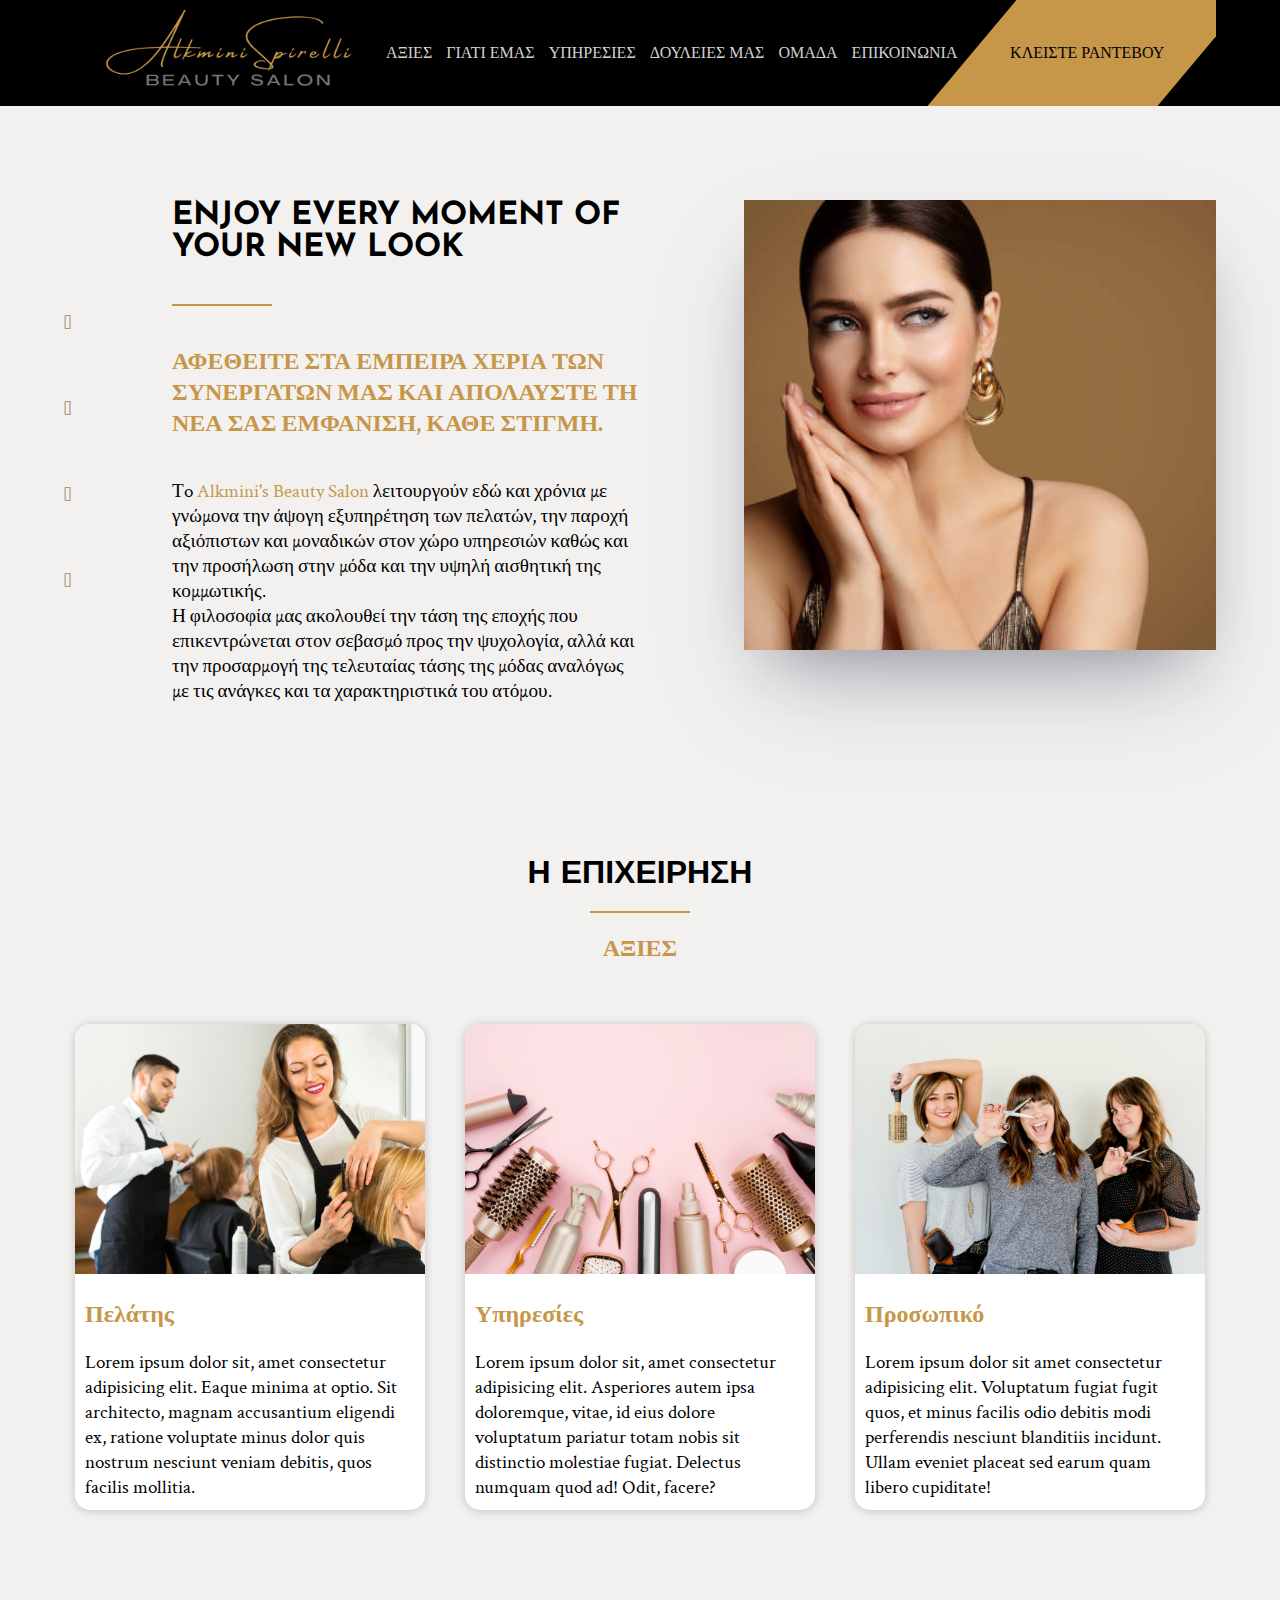
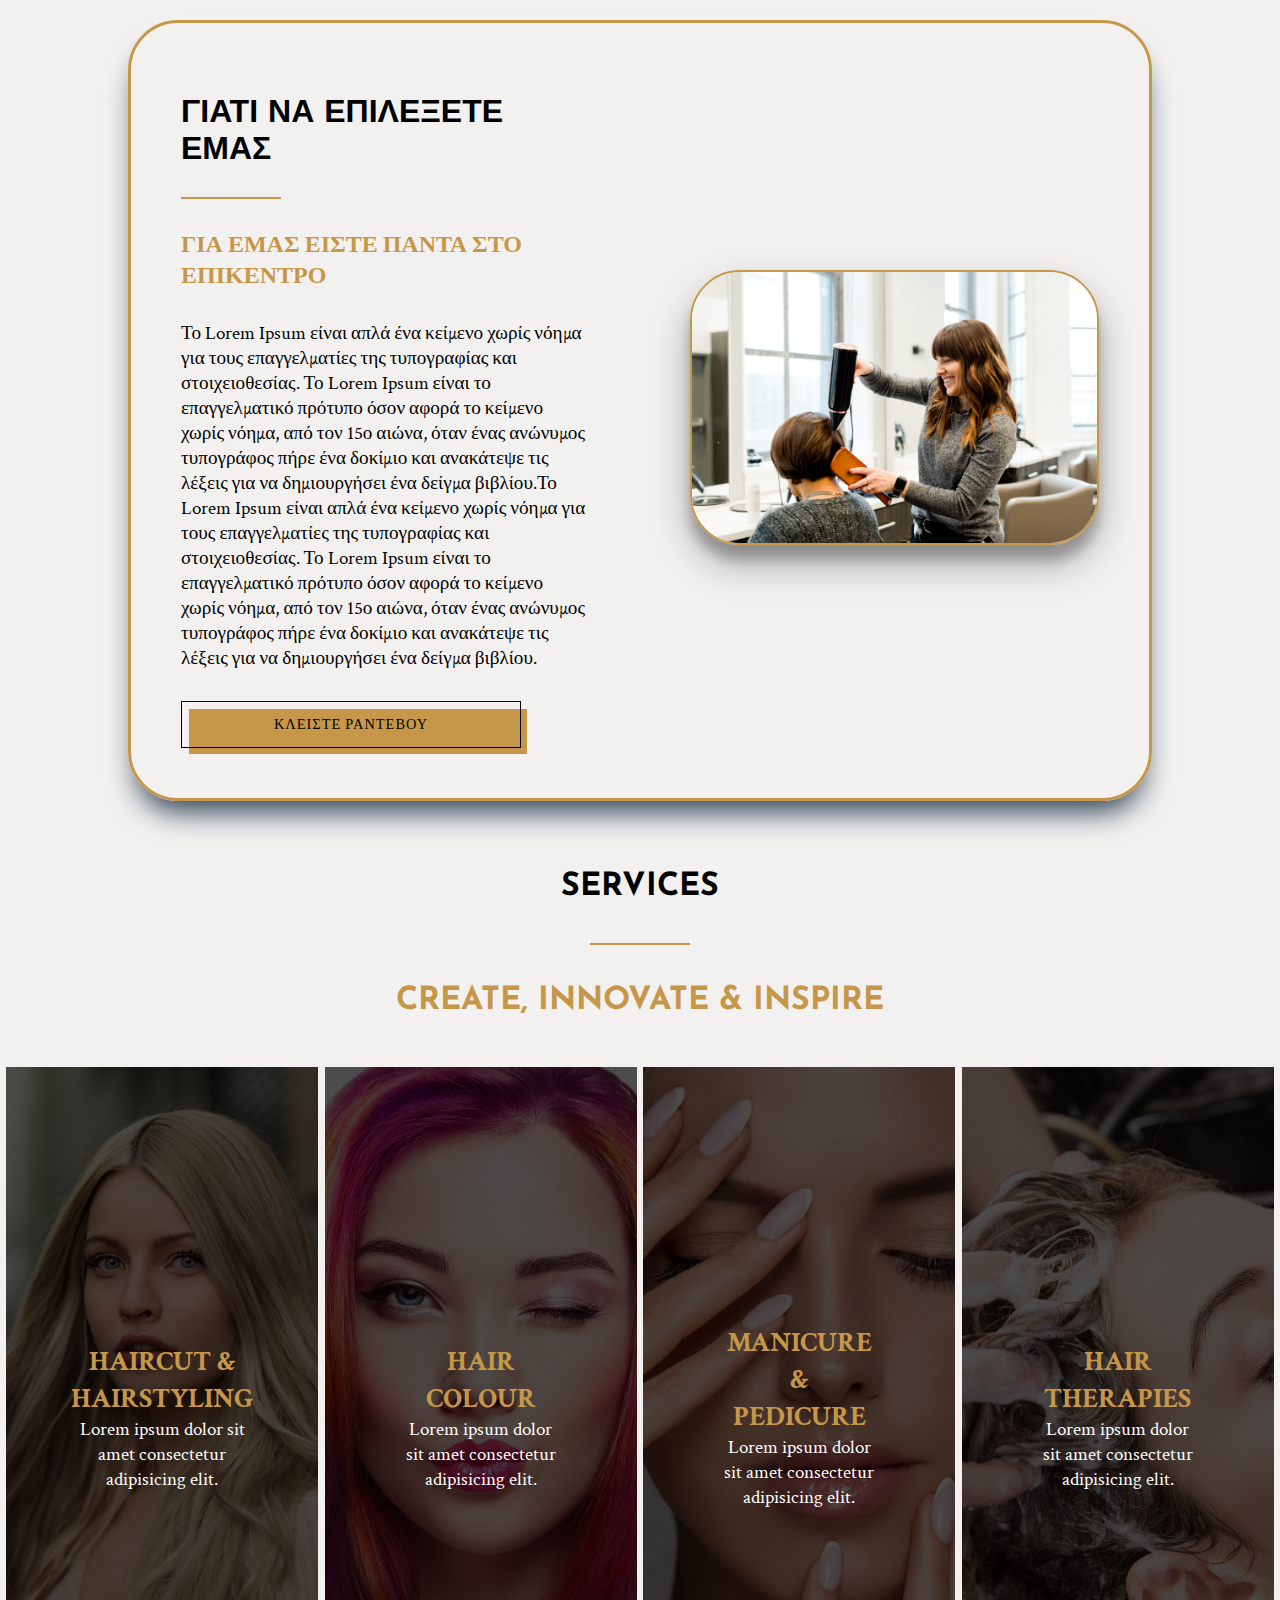
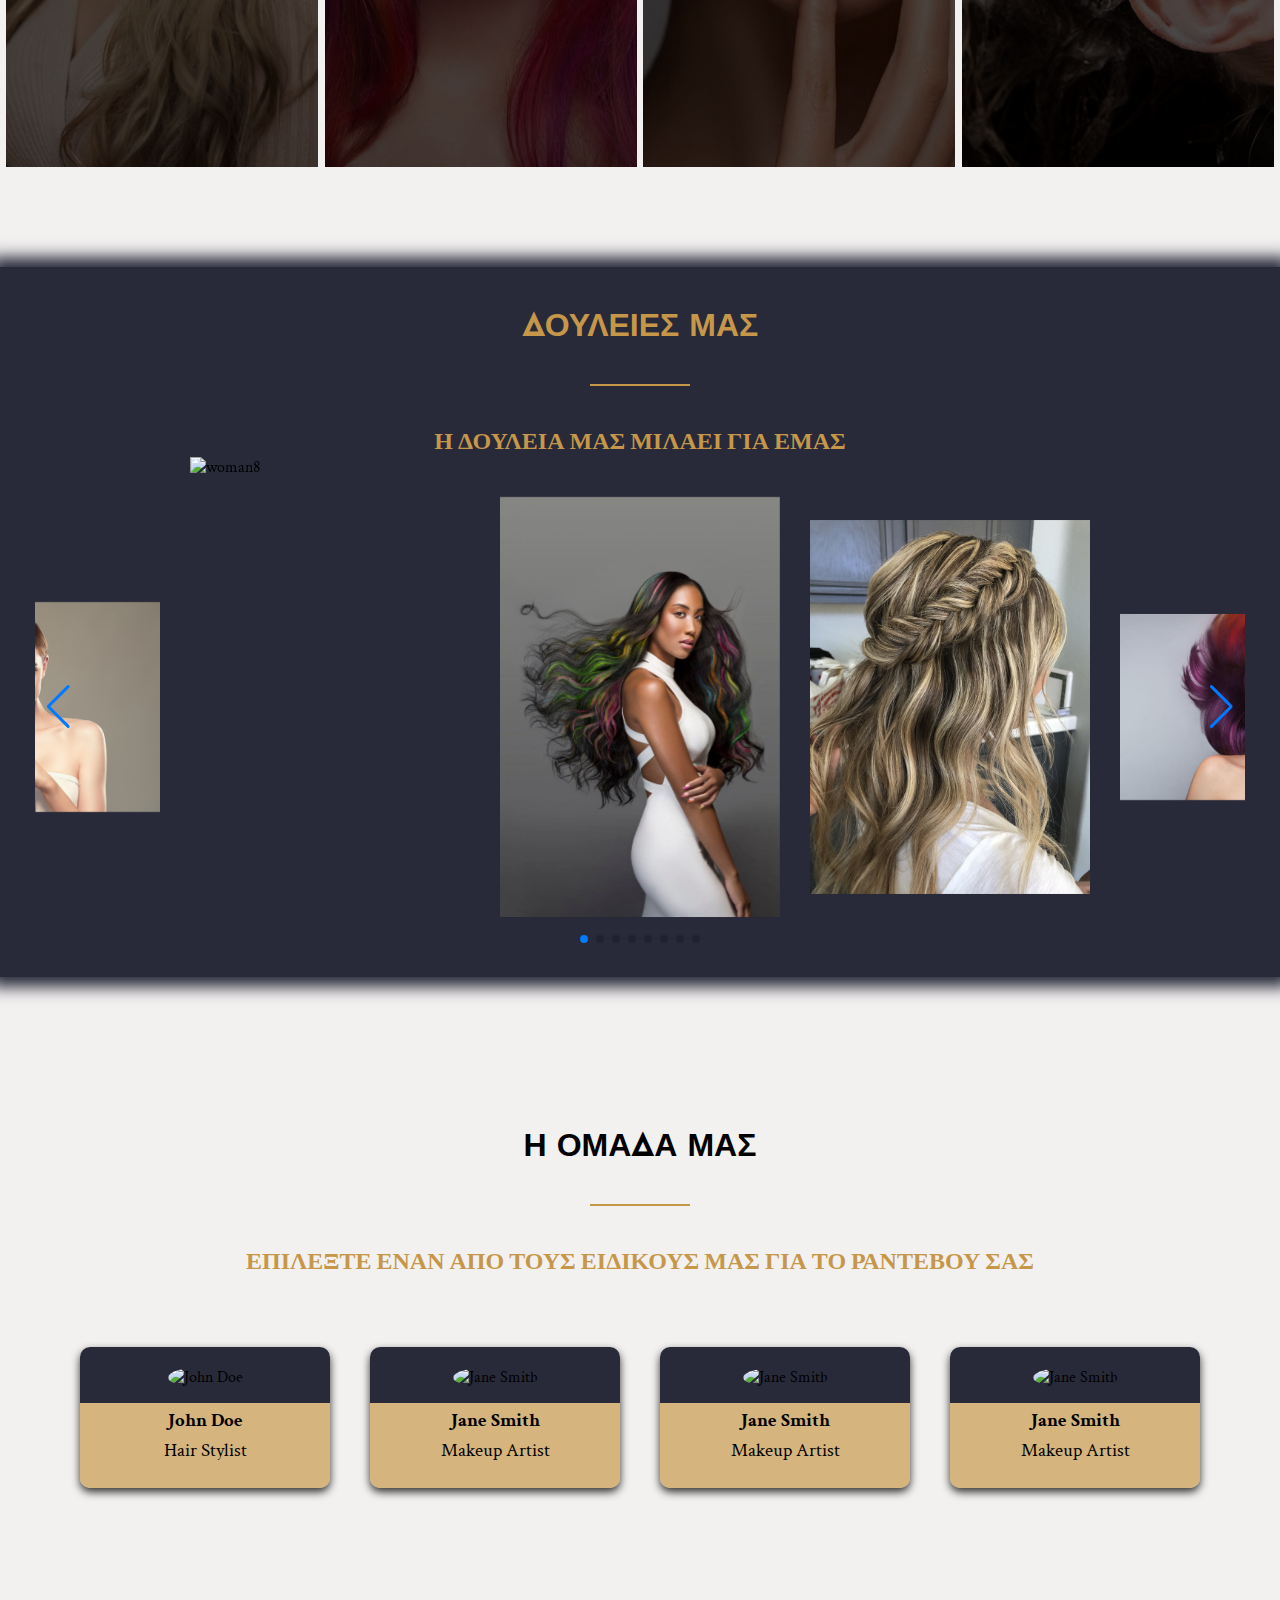
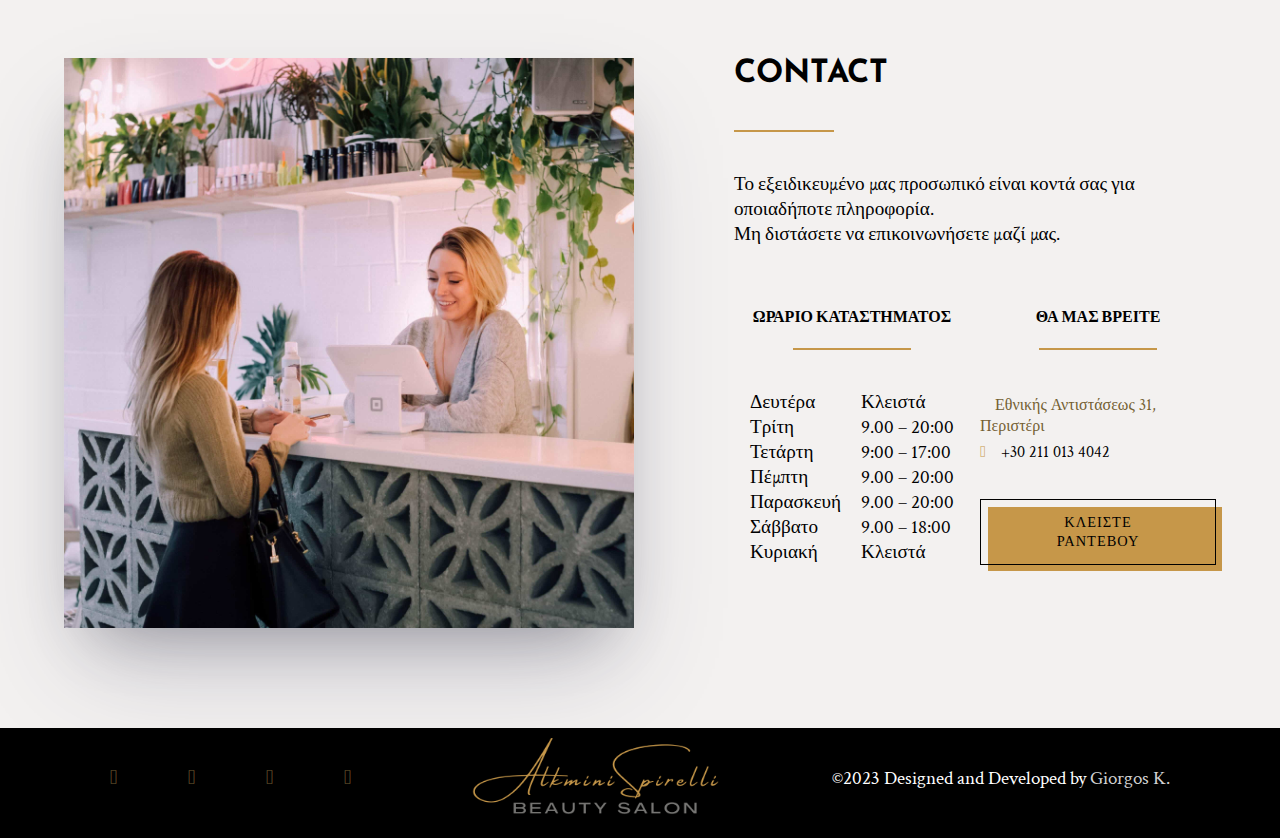
==== commit 470e2ccd: "Add files via upload" ====
--- a/index.html
+++ b/index.html
@@ -28,12 +28,13 @@
   <body>
     <nav id="navbar">
       <div class="topnav" id="nav-container">
-        <a href="index.html"><img src="images/logo.png" width="500px" /></a>
+        <a href="#"><img src="images/logo.png" width="500px" alt="logo" /></a>
         <a class="hover-animation" href="#about">ΑΞΙΕΣ</a>
         <a class="hover-animation" href="#us">ΓΙΑΤΙ ΕΜΑΣ</a>
-        <a class="hover-animation" href="index.html#services">ΥΠΗΡΕΣΙΕΣ</a>
+        <a class="hover-animation" href="#services">ΥΠΗΡΕΣΙΕΣ</a>
         <a class="hover-animation" href="#works">ΔΟΥΛΕΙΕΣ ΜΑΣ</a>
-        <a class="hover-animation" href="index.html#contact">ΕΠΙΚΟΙΝΩΝΙΑ</a>
+        <a class="hover-animation" href="#team">ΟΜΑΔΑ</a>
+        <a class="hover-animation" href="#contact">ΕΠΙΚΟΙΝΩΝΙΑ</a>
         <a class="hover-animation appointment" href="login.html"
           >ΚΛΕΙΣΤΕ ΡΑΝΤΕΒΟΥ</a
         >
@@ -246,6 +247,15 @@
       </section>
     </section>
 
+    <section id="team">
+      <div id="team-intro">
+        <h1>Η ΟΜΑΔΑ ΜΑΣ</h1>
+        <hr />
+        <h2>ΕΠΙΛΕΞΤΕ ΕΝΑΝ ΑΠΟ ΤΟΥΣ ΕΙΔΙΚΟΥΣ ΜΑΣ ΓΙΑ ΤΟ ΡΑΝΤΕΒΟΥ ΣΑΣ</h2>
+      </div>
+      <div id="team-members"></div>
+    </section>
+
     <section id="contact">
       <img
         src="images/reception.jpg"
@@ -321,7 +331,7 @@
           <i class="fa-brands fa-pinterest fa-lg"></i>
           <i class="fa-brands fa-instagram fa-lg"></i>
         </div>
-        <img id="logo" src="images/logo.png" />
+        <img id="logo" src="images/logo.png" alt="logo" />
         <p>
           ©2023 Designed and Developed by
           <a href="https://github.com/Giorgos-K-89" target="_blank"
--- a/styles.css
+++ b/styles.css
@@ -89,7 +89,6 @@
   margin: 0 auto;
   display: flex;
   align-items: center;
-  gap: 30px;
   justify-content: space-evenly;
   overflow: hidden;
   width: 90%;
@@ -212,7 +211,7 @@
   display: flex;
   flex-direction: column;
   gap: 20px;
-  margin: 20px auto;
+  margin: 50px auto;
   text-align: center;
 }
 .about-header hr {
@@ -267,6 +266,7 @@
 }
 
 #us {
+  position: relative;
   border: 3px solid rgb(198, 151, 73);
   padding: 50px;
   width: 80%;
@@ -279,7 +279,16 @@
   gap: 100px;
   box-shadow: rgb(38, 57, 77) 0px 20px 30px -10px;
 }
-
+#us::before {
+  content: "";
+  position: absolute;
+  height: 100%;
+  width: 100%;
+  background-image: url(/images/whyuscover.png);
+  border-radius: 50px;
+  background-size: cover;
+  z-index: -1;
+}
 #us-image {
   width: 100%;
   height: auto;
@@ -327,7 +336,7 @@
   justify-content: center;
   gap: 40px;
   padding-top: 20px;
-  margin-bottom: 40px;
+  margin-bottom: 50px;
 }
 .services-intro hr {
   margin: auto;
@@ -373,8 +382,11 @@
   margin: 50px;
 }
 #works {
-  background-color: rgba(40, 42, 58);
+  background-color: rgba(40, 42, 58, 1);
   padding: 20px;
+  -webkit-box-shadow: 0px 0px 15px 10px rgb(40, 42, 58);
+  -moz-box-shadow: 0px 0px 15px 10px rgb(40, 42, 58);
+  box-shadow: 0px 0px 15px 10px rgb(40, 42, 58);
 }
 #works h1 {
   color: rgb(198, 151, 73);
@@ -385,10 +397,7 @@
   justify-content: center;
   gap: 40px;
   padding-top: 20px;
-  text-align: center;
-}
-#works-intro hr {
-  margin: auto;
+  align-items: center;
 }
 
 /* EDW KEKINAEI TO SLIDER */
@@ -413,6 +422,79 @@
   padding: 50px 0;
 }
 /* EDW TELEIWNEI TO SLIDER */
+
+/*------------------ H OMADA MAS -------------------*/
+#team {
+  display: flex;
+  flex-direction: column;
+  justify-content: center;
+  margin: 150px auto;
+}
+#team-intro {
+  display: flex;
+  flex-direction: column;
+  align-items: center;
+  gap: 40px;
+  margin-bottom: 50px;
+}
+#team-members {
+  display: flex;
+  align-items: center;
+  justify-content: center;
+  flex-wrap: wrap;
+}
+.team-member {
+  position: relative;
+  width: 250px;
+  margin: 20px;
+  text-align: center;
+  background-color: #f9f9f9;
+  border-radius: 10px;
+  box-shadow: 0 4px 8px rgba(0, 0, 0, 0.8);
+  padding: 20px;
+  transition: transform 0.3s, box-shadow 0.3s;
+  overflow: hidden;
+  z-index: 10;
+}
+.team-member::before {
+  content: "";
+  position: absolute;
+  top: 0;
+  left: 0;
+  height: 40%;
+  width: 100%;
+  background-color: rgb(40, 42, 58);
+  z-index: -1;
+}
+.team-member::after {
+  content: "";
+  position: absolute;
+  top: 40%;
+  left: 0;
+  width: 100%;
+  height: 100%;
+  background-color: rgba(198, 151, 73, 0.7);
+  z-index: -1;
+}
+.team-member img {
+  width: 150px;
+  height: 150px;
+  border-radius: 50%;
+  object-fit: cover;
+  margin-bottom: 15px;
+  transition: transform 0.4s;
+}
+.team-member p {
+  margin: 5px 0;
+}
+.team-member:hover {
+  transform: translateY(-20px);
+  box-shadow: 0 8px 12px rgba(0, 0, 0, 1);
+}
+.team-member:hover img {
+  transform: scale(1.1);
+}
+/*------------------ H OMADA MAS -------------------*/
 
 #contact {
   display: flex;
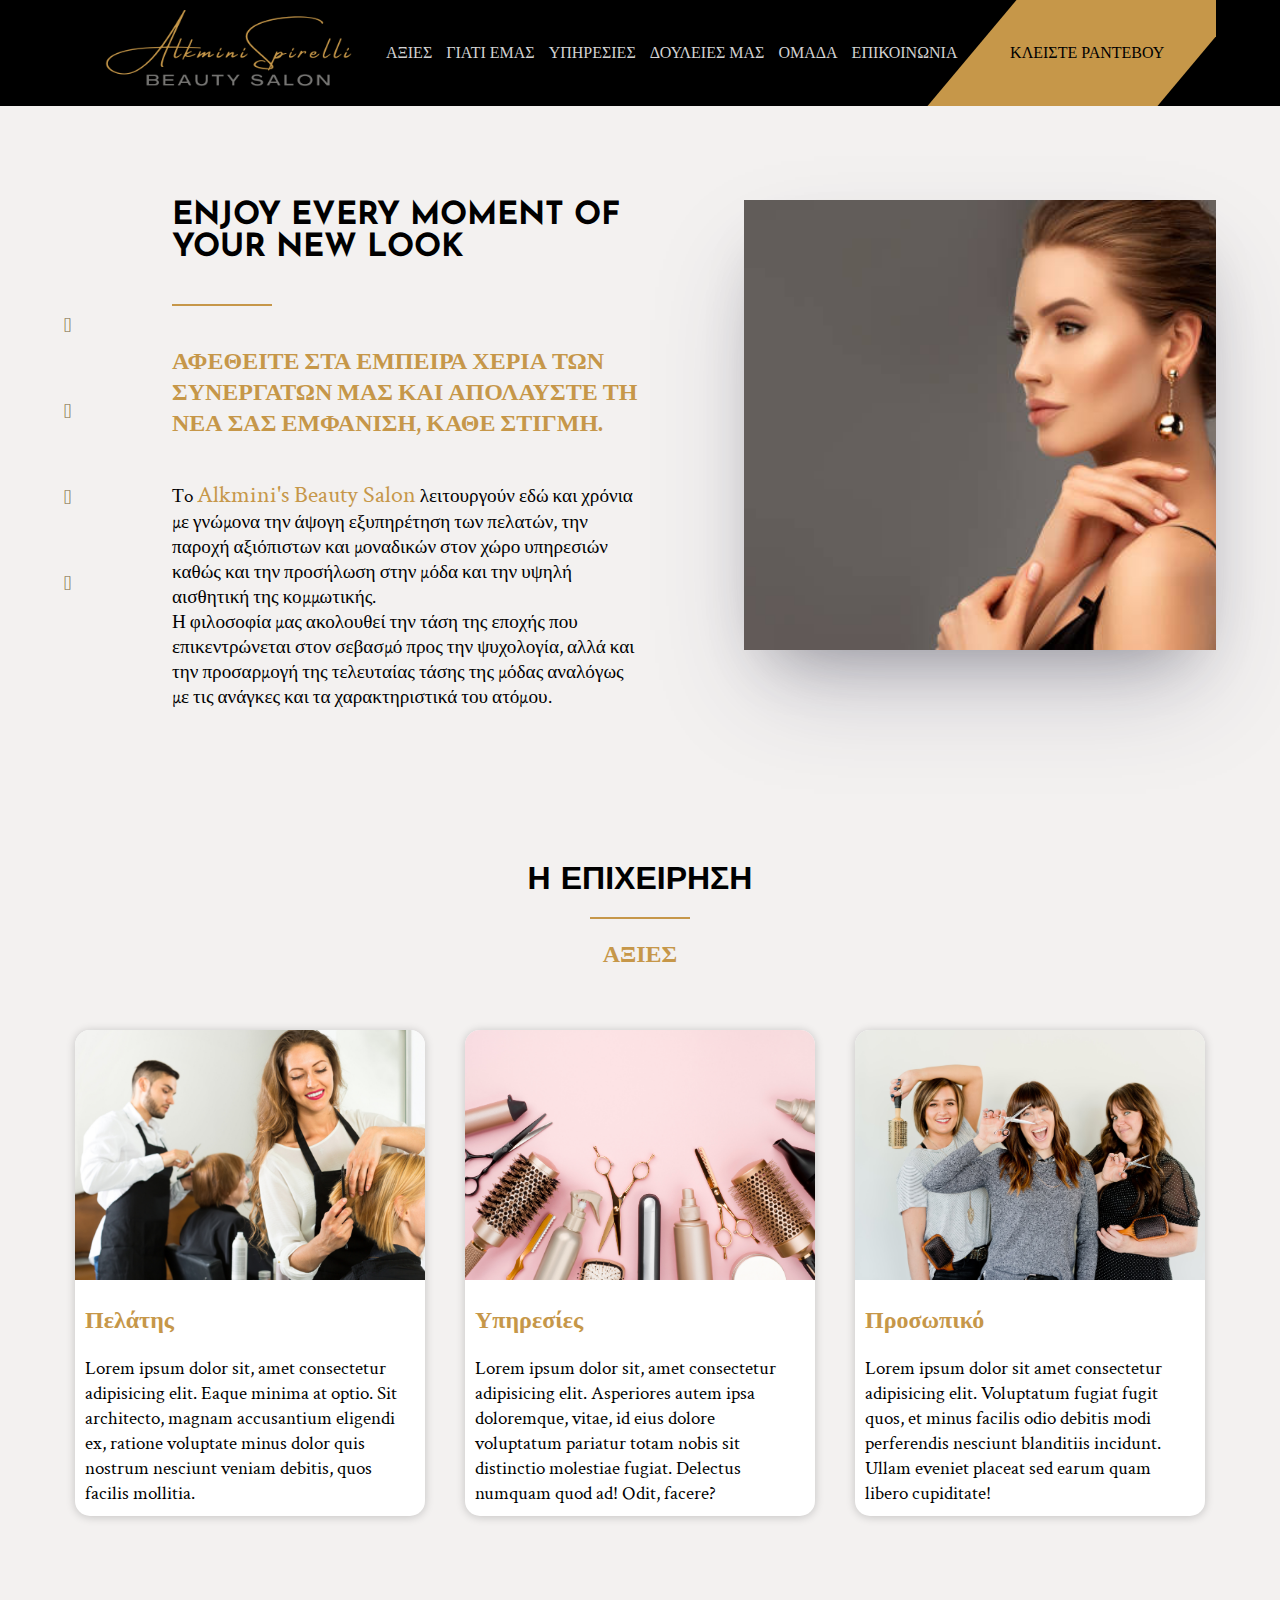
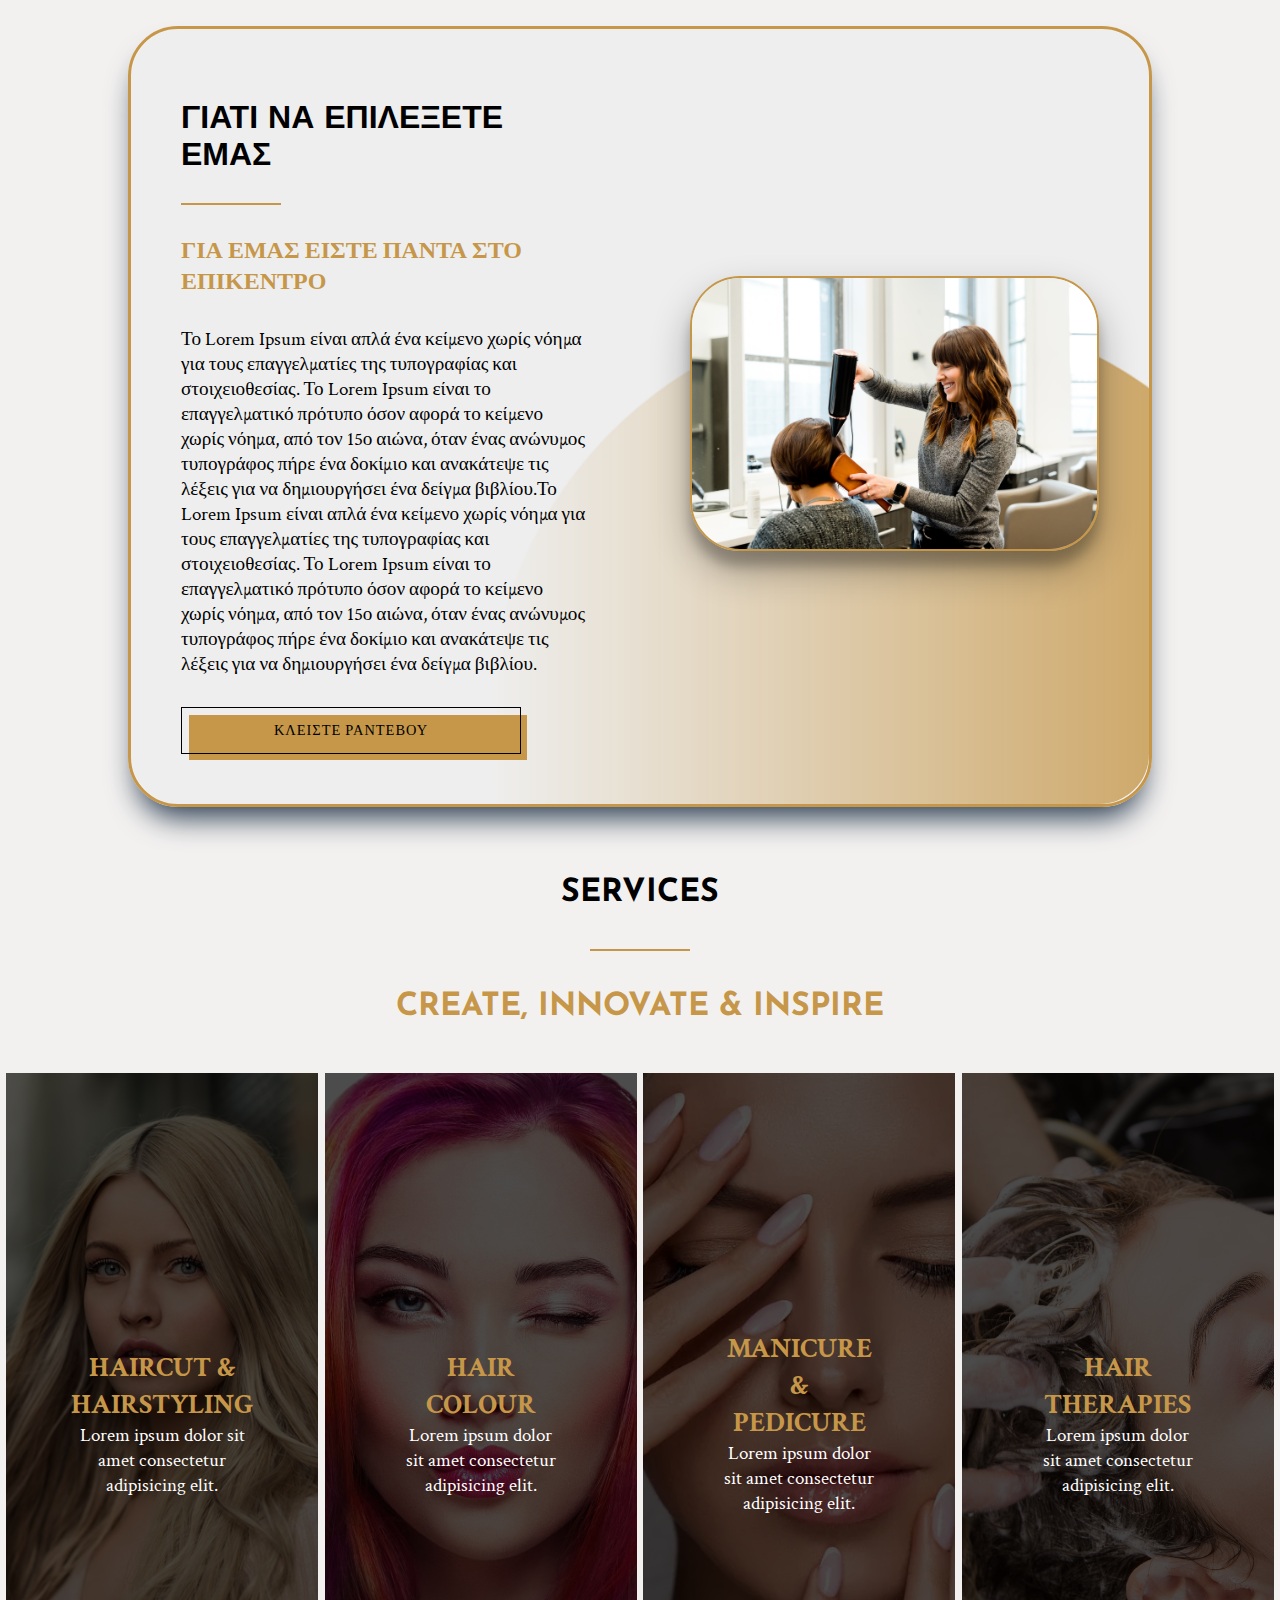
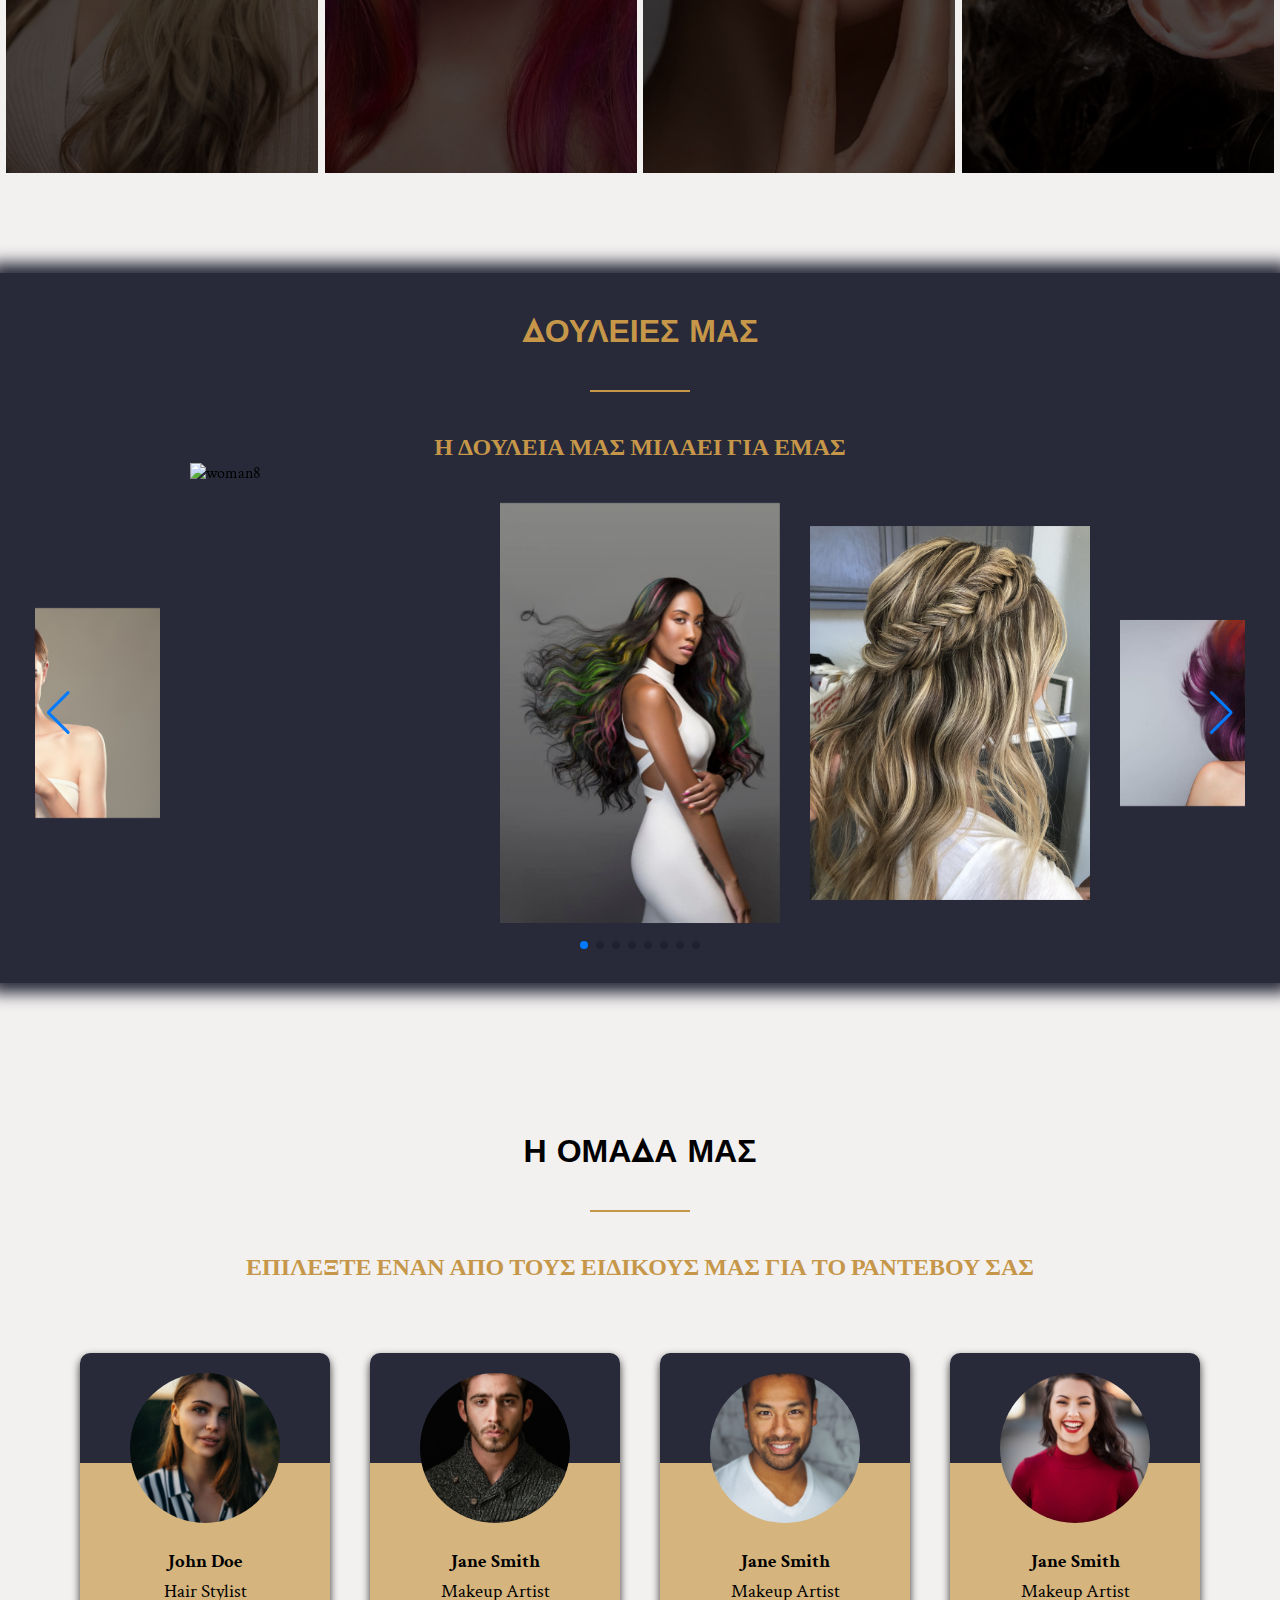
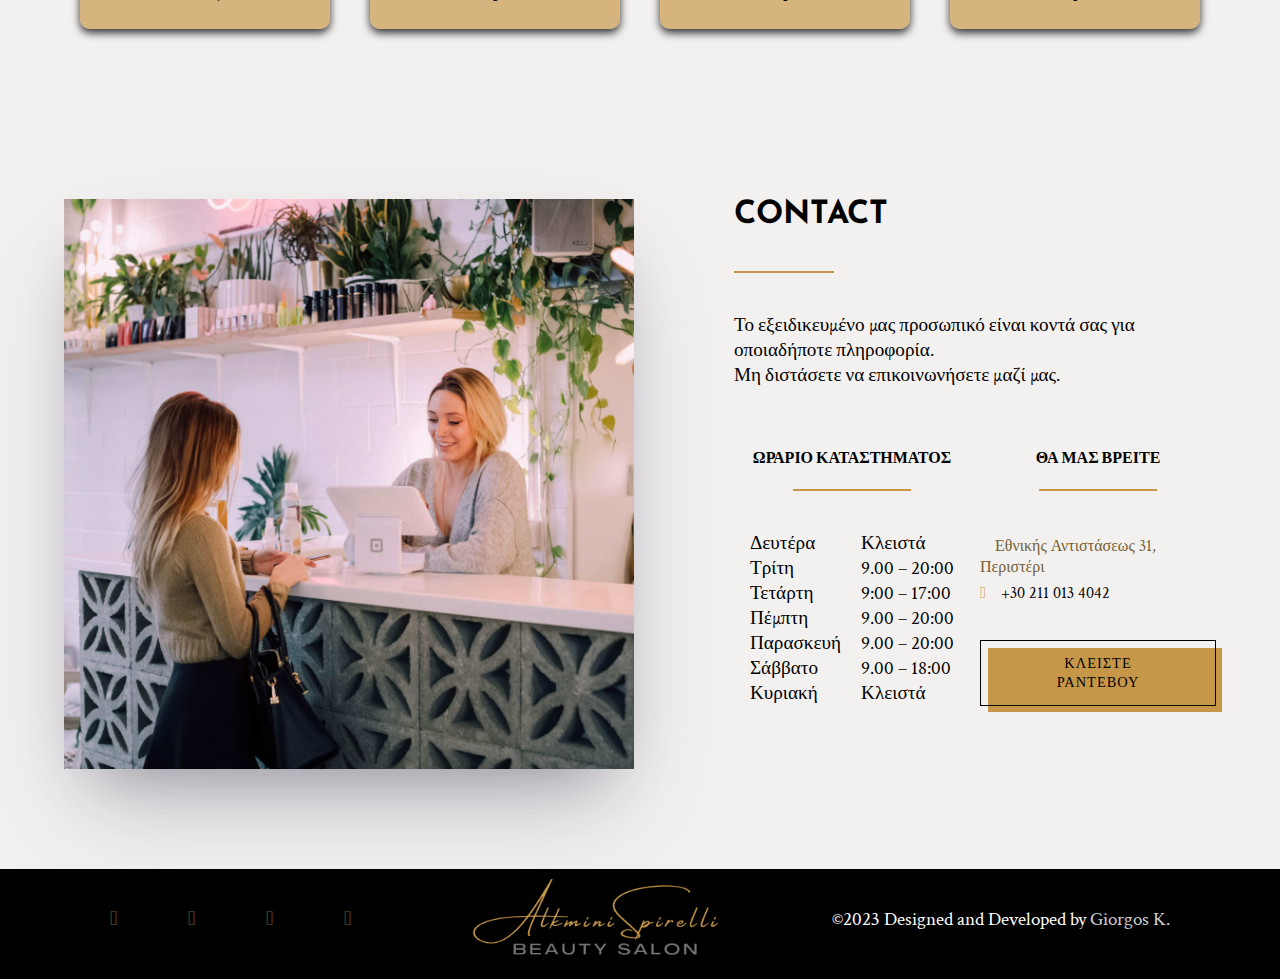
==== commit cd10808b: "Update index.html" ====
--- a/index.html
+++ b/index.html
@@ -76,11 +76,11 @@
             χαρακτηριστικά του ατόμου.
           </p>
         </div>
-        <!-- THELW NA VALW FADE IN AND OUT STO SLIDER -->
+        <!--SLIDER -->
         <div id="img-slider">
-          <img src="images/woman-1.jpg" alt="beautiful woman" />
-        </div>
-        <!-- THELW NA VALW FADE IN AND OUT STO SLIDER -->
+          <img id="slider" src="images/woman-1.jpg" alt="beautiful woman" />
+        </div>
+        <!--SLIDER -->
       </header>
     </section>
 
--- a/styles.css
+++ b/styles.css
@@ -35,6 +35,8 @@
 
 .brand {
   color: rgb(198, 151, 73);
+  font-size: 1.5rem;
+  font-weight: 500;
 }
 
 .hover-animation::after {
@@ -189,7 +191,7 @@
   width: 100px;
   border: 1px solid rgb(198, 151, 73);
 }
-
+/* ------------KWDIKAS GIA TO SLIDER------------------ */
 #img-slider {
   width: 100%;
   height: auto;
@@ -201,6 +203,15 @@
   box-shadow: rgba(50, 50, 93, 0.25) 0px 50px 100px -20px,
     rgba(0, 0, 0, 0.3) 0px 30px 60px -30px;
 }
+#slider {
+  opacity: 1;
+  transition: opacity 1s;
+}
+
+#slider.fadeOut {
+  opacity: 0;
+}
+/* ------------KWDIKAS GIA TO SLIDER------------------ */
 #about {
   margin: 100px auto;
   display: flex;
@@ -284,7 +295,7 @@
   position: absolute;
   height: 100%;
   width: 100%;
-  background-image: url(/images/whyuscover.png);
+  background-image: url(images/whyuscover.png);
   border-radius: 50px;
   background-size: cover;
   z-index: -1;
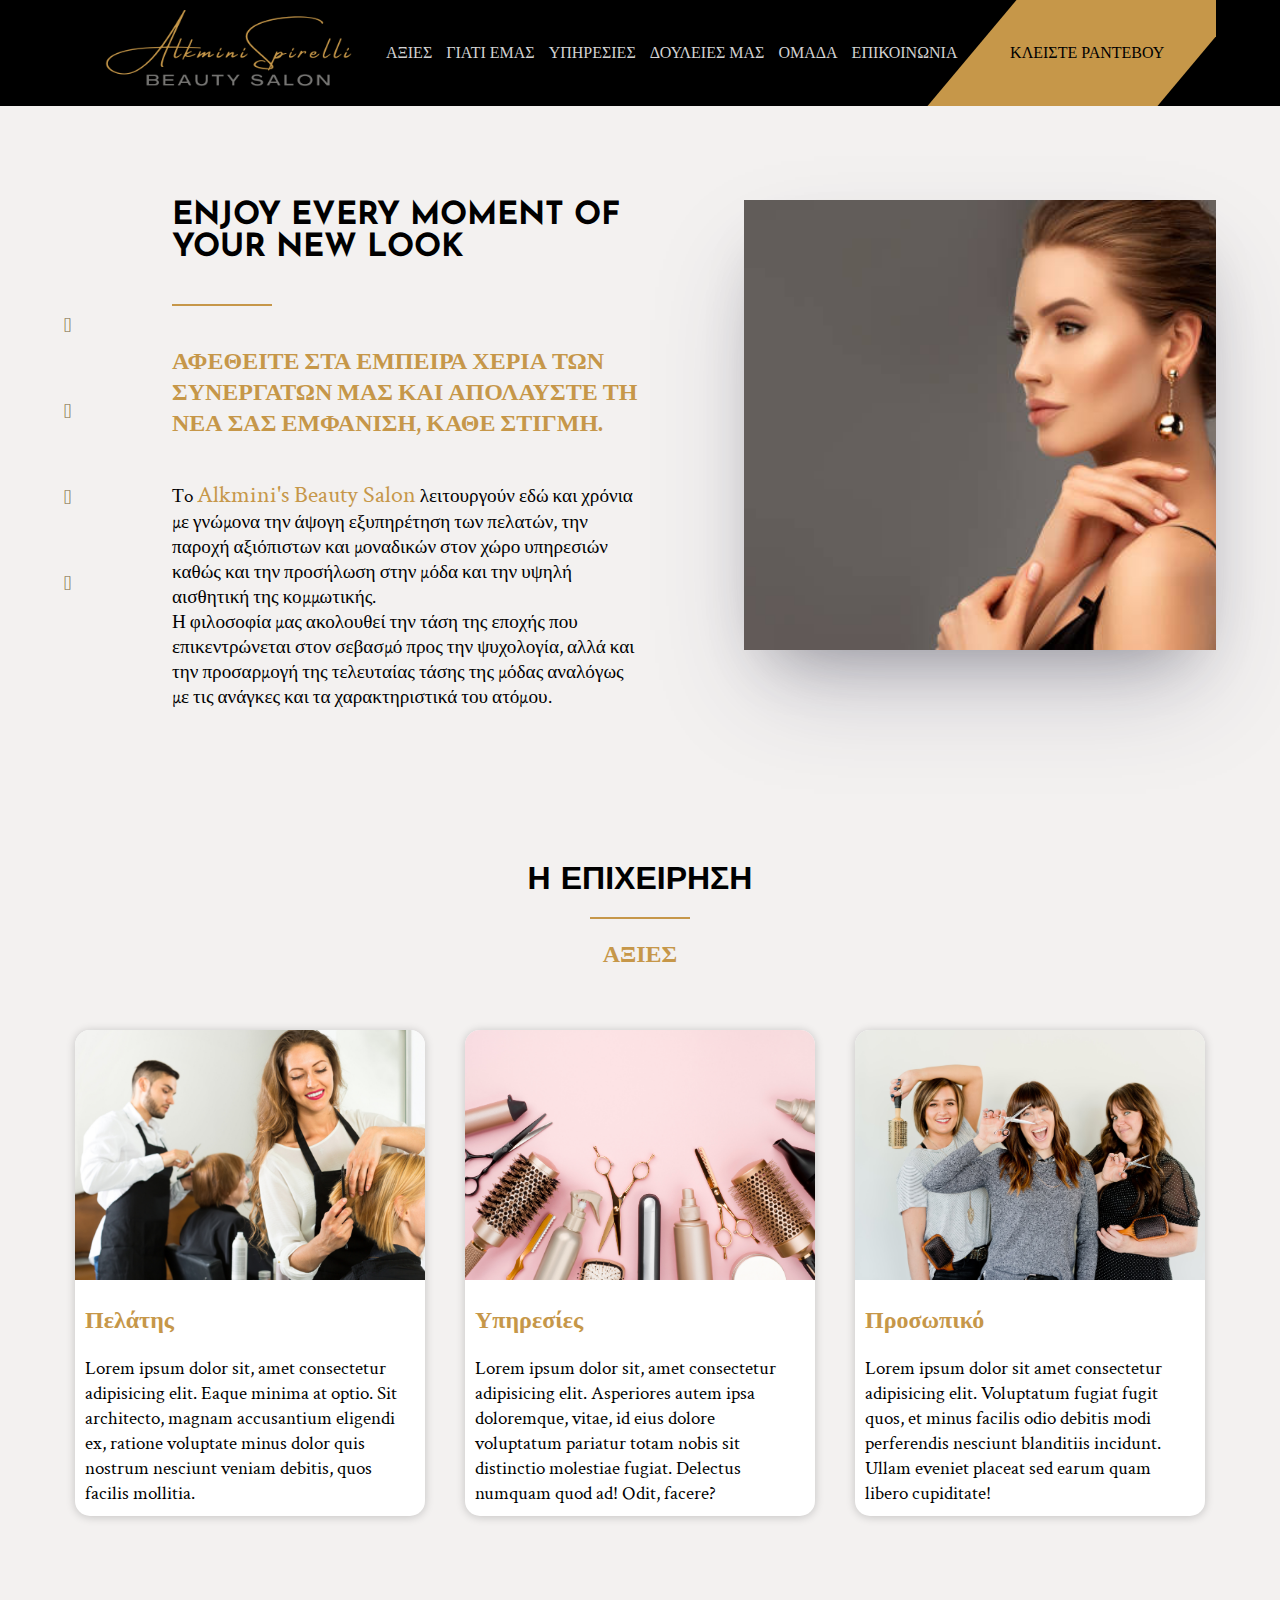
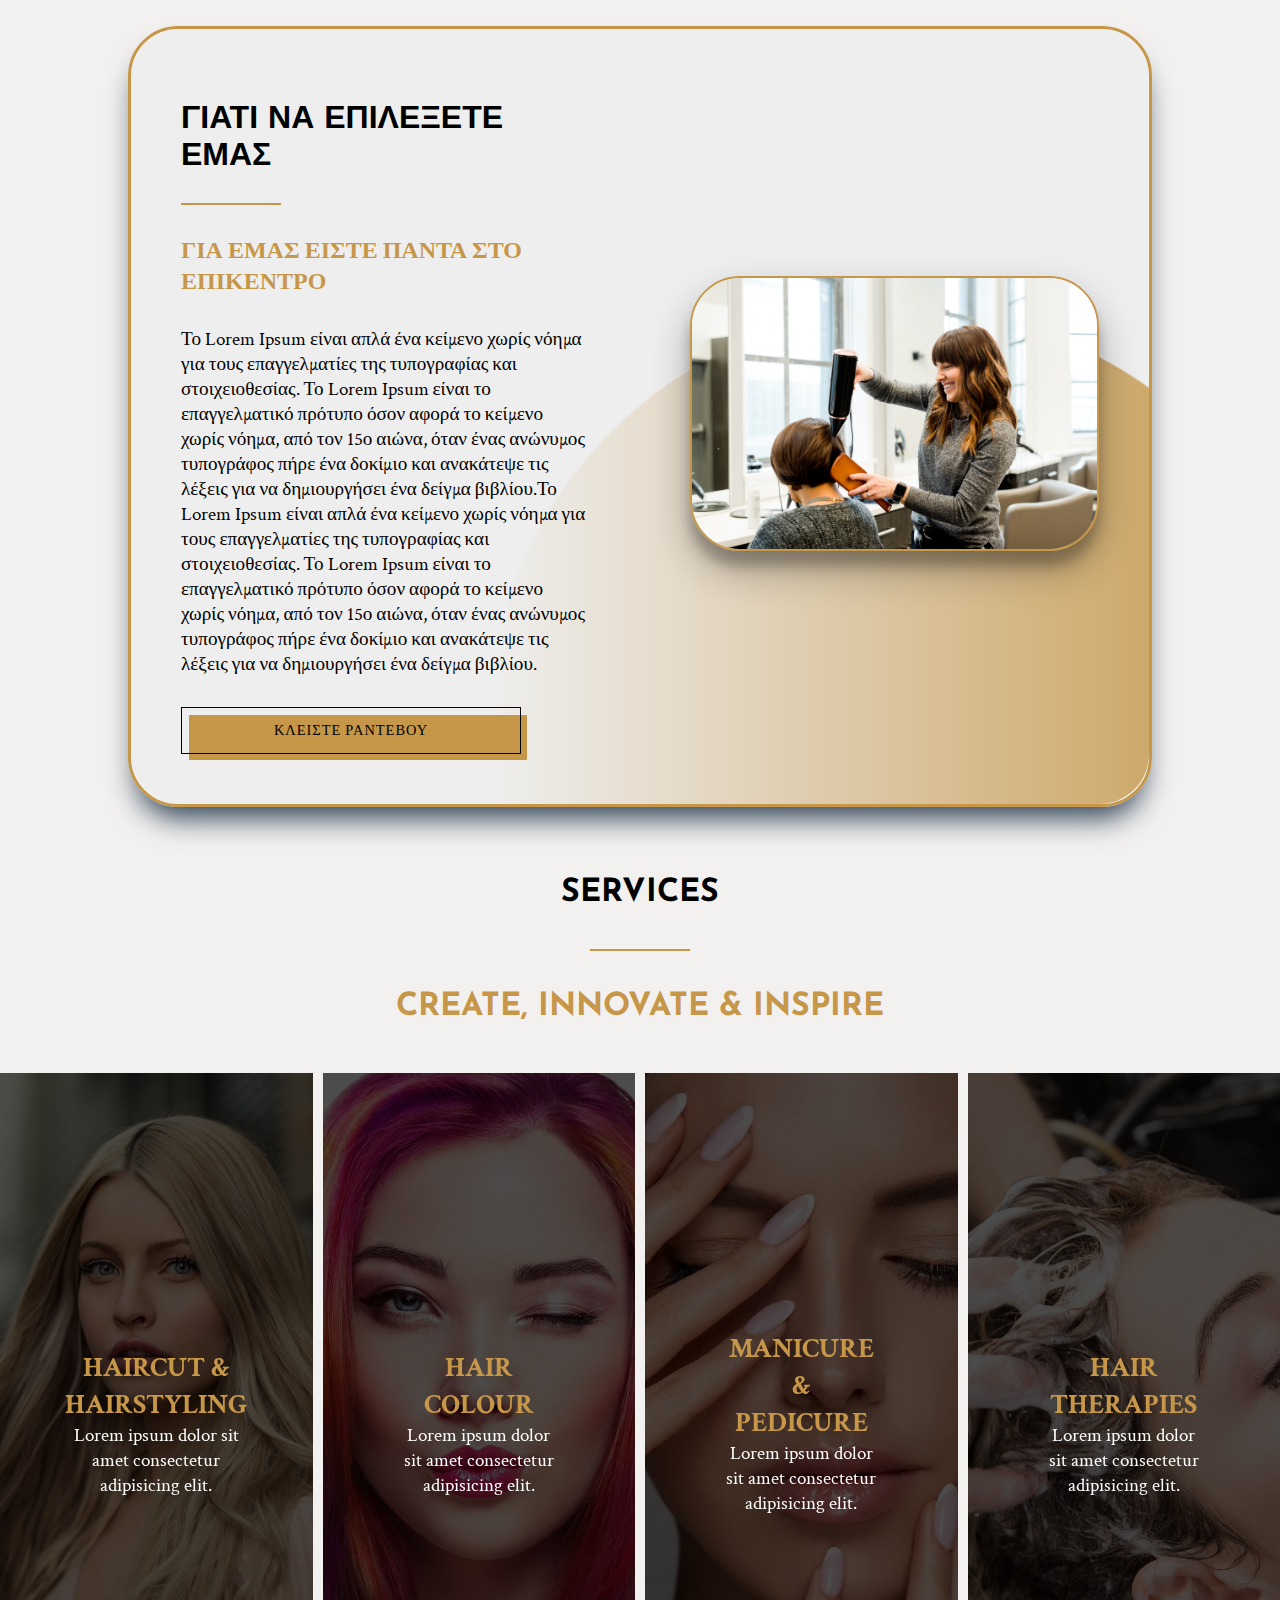
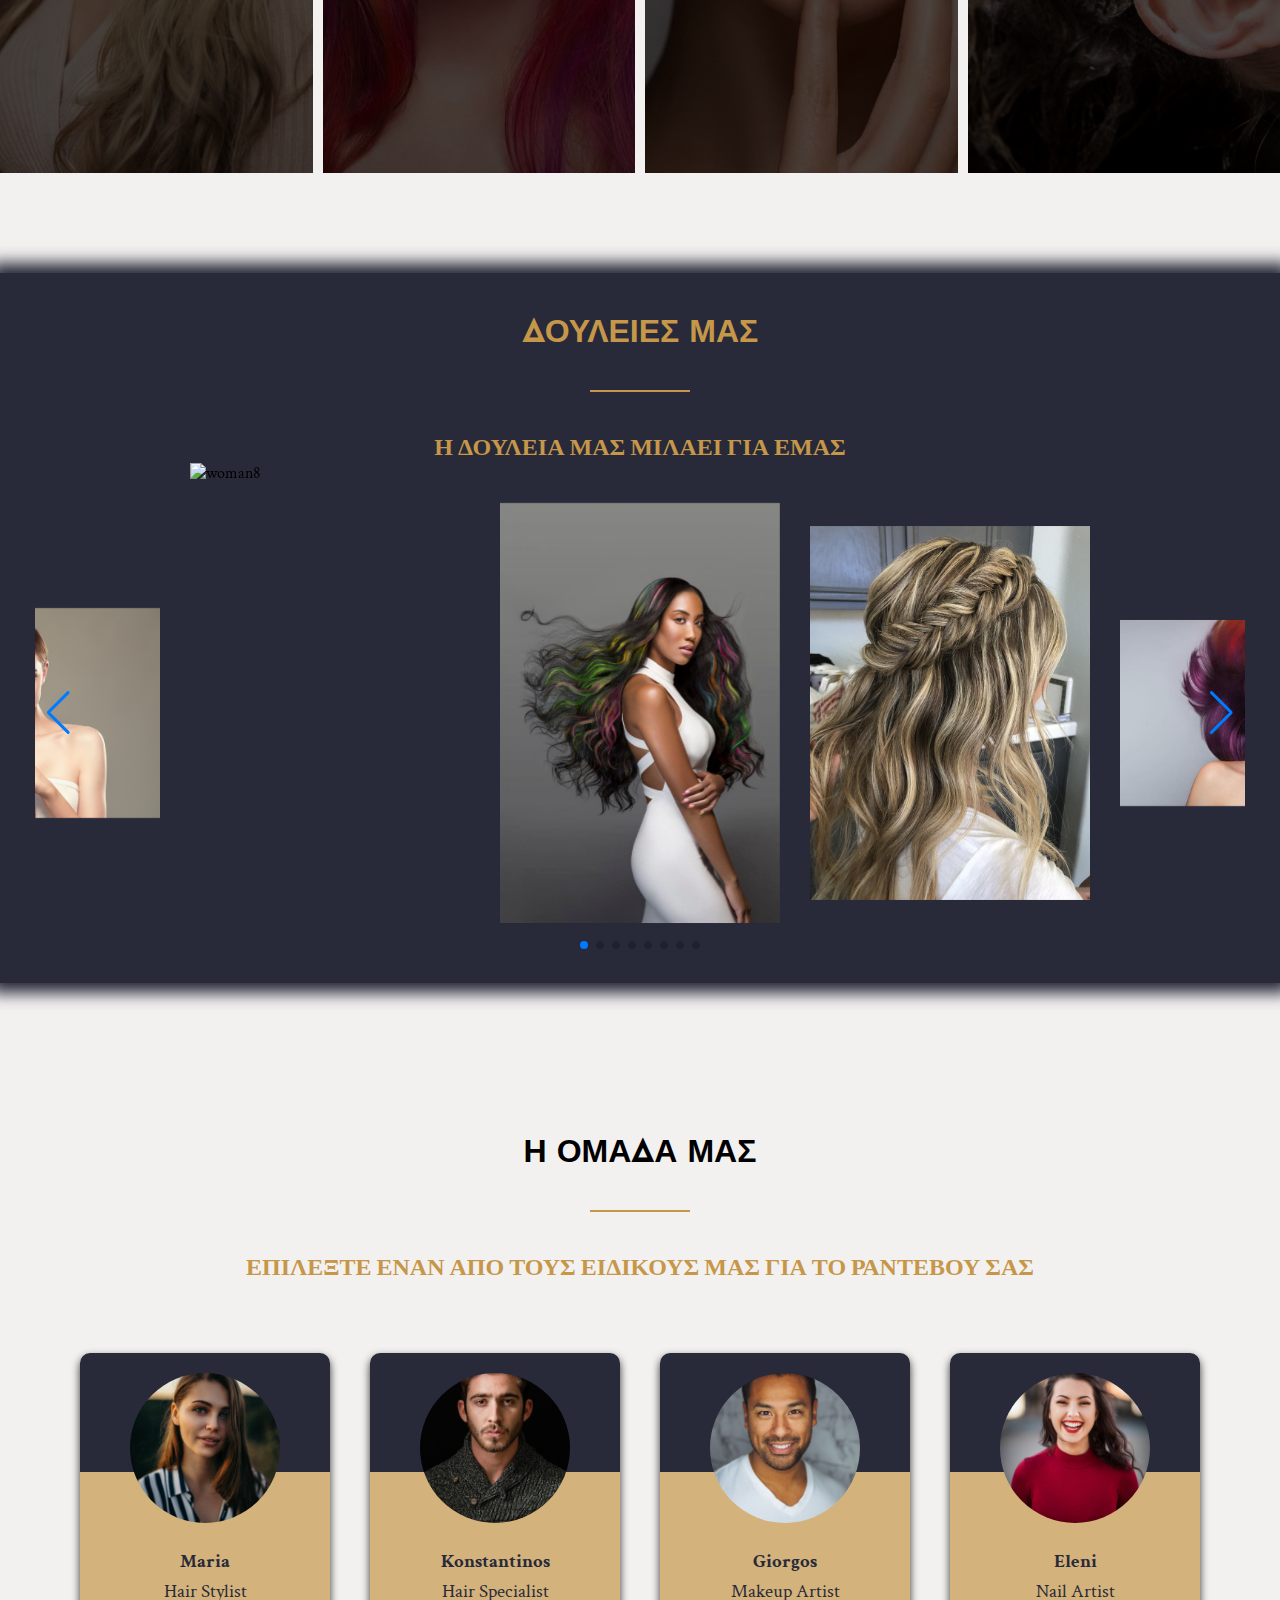
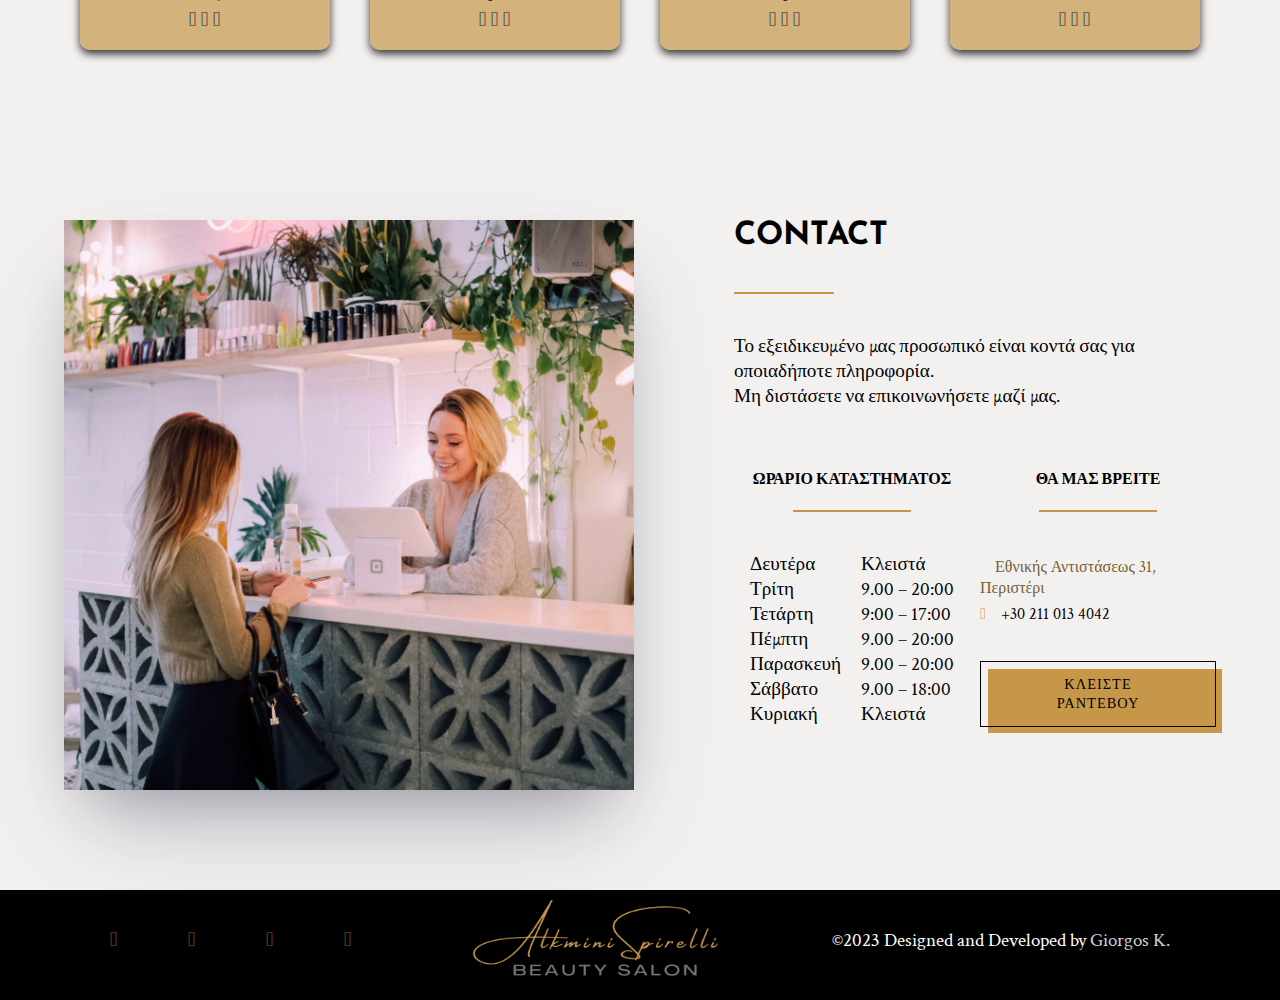
==== commit b6e85055: "Add files via upload" ====
--- a/index.html
+++ b/index.html
@@ -76,11 +76,11 @@
             χαρακτηριστικά του ατόμου.
           </p>
         </div>
-        <!--SLIDER -->
+        <!-- THELW NA VALW FADE IN AND OUT STO SLIDER -->
         <div id="img-slider">
           <img id="slider" src="images/woman-1.jpg" alt="beautiful woman" />
         </div>
-        <!--SLIDER -->
+        <!-- THELW NA VALW FADE IN AND OUT STO SLIDER -->
       </header>
     </section>
 
@@ -156,34 +156,67 @@
         <hr />
         <h1 class="services-moto">CREATE, INNOVATE & INSPIRE</h1>
       </div>
-      <div id="services-img">
-        <div class="img-container">
-          <img src="images/xtenisma.jpg" alt="woman with nice blonde hair" />
-          <div class="centered">
-            <h3>HAIRCUT & HAIRSTYLING</h3>
-            <p>Lorem ipsum dolor sit amet consectetur adipisicing elit.</p>
-          </div>
-        </div>
-        <div class="img-container">
-          <img src="images/xrwma.jpg" alt="woman with red hair" />
-          <div class="centered">
-            <h3>HAIR COLOUR</h3>
-            <p>Lorem ipsum dolor sit amet consectetur adipisicing elit.</p>
-          </div>
-        </div>
-        <div class="img-container">
-          <img src="images/nyxia.webp" alt="woman showing off her nails" />
-          <div class="centered">
-            <h3>MANICURE & PEDICURE</h3>
-            <p>Lorem ipsum dolor sit amet consectetur adipisicing elit.</p>
-          </div>
-        </div>
-        <div class="img-container">
-          <img src="images/hair-treatments.jpg" alt="woman get a hairwash" />
-          <div class="centered">
-            <h3>HAIR THERAPIES</h3>
-            <p>Lorem ipsum dolor sit amet consectetur adipisicing elit.</p>
-          </div>
+      <div class="swiper">
+        
+          <div class="swiper-wrapper">
+            <div class="swiper-slide">
+              <div class="img-container">
+                <img
+                  src="images/xtenisma.jpg"
+                  alt="woman with nice blonde hair"
+                />
+                <div class="centered">
+                  <h3>HAIRCUT & HAIRSTYLING</h3>
+                  <p>
+                    Lorem ipsum dolor sit amet consectetur adipisicing elit.
+                  </p>
+                </div>
+              </div>
+            </div>
+            <div class="swiper-slide">
+              <div class="img-container">
+                <img src="images/xrwma.jpg" alt="woman with red hair" />
+                <div class="centered">
+                  <h3>HAIR COLOUR</h3>
+                  <p>
+                    Lorem ipsum dolor sit amet consectetur adipisicing elit.
+                  </p>
+                </div>
+              </div>
+            </div>
+            <div class="swiper-slide">
+              <div class="img-container">
+                <img
+                  src="images/nyxia.webp"
+                  alt="woman showing off her nails"
+                />
+                <div class="centered">
+                  <h3>MANICURE & PEDICURE</h3>
+                  <p>
+                    Lorem ipsum dolor sit amet consectetur adipisicing elit.
+                  </p>
+                </div>
+              </div>
+            </div>
+            <div class="swiper-slide">
+              <div class="img-container">
+                <img
+                  src="images/hair-treatments.jpg"
+                  alt="woman get a hairwash"
+                />
+                <div class="centered">
+                  <h3>HAIR THERAPIES</h3>
+                  <p>
+                    Lorem ipsum dolor sit amet consectetur adipisicing elit.
+                  </p>
+                </div>
+              </div>
+            </div>
+          </div>
+          <!-- Add Pagination -->
+          <div class="swiper-button-next"></div>
+          <div class="swiper-button-prev"></div>
+          <div class="swiper-pagination"></div>
         </div>
       </div>
     </section>
@@ -239,9 +272,9 @@
                 </div>
               </div>
             </div>
-            <div class="swiper-button-next"></div>
-            <div class="swiper-button-prev"></div>
-            <div class="swiper-pagination"></div>
+            <div class="swiper-button-next next2"></div>
+            <div class="swiper-button-prev prev2"></div>
+            <div class="swiper-pagination pagination2"></div>
           </div>
         </div>
       </section>
--- a/styles.css
+++ b/styles.css
@@ -4,6 +4,14 @@
   box-sizing: border-box;
   font-family: "Crimson Text", serif;
   scroll-behavior: smooth;
+}
+@media (prefers-reduced-motion: reduce) {
+  * {
+    animation-duration: 0.01ms !important;
+    animation-iteration-count: 1 !important;
+    transition-duration: 0.01ms !important;
+    scroll-behavior: auto !important;
+  }
 }
 
 body {
@@ -203,6 +211,7 @@
   box-shadow: rgba(50, 50, 93, 0.25) 0px 50px 100px -20px,
     rgba(0, 0, 0, 0.3) 0px 30px 60px -30px;
 }
+
 #slider {
   opacity: 1;
   transition: opacity 1s;
@@ -302,6 +311,7 @@
 }
 #us-image {
   width: 100%;
+  min-width: 230px;
   height: auto;
 }
 #us-image img {
@@ -338,7 +348,7 @@
 
 #services {
   text-align: center;
-  height: 100%;
+  height: auto;
   margin-bottom: 100px;
 }
 .services-intro {
@@ -356,27 +366,19 @@
   color: rgb(198, 151, 73);
 }
 
-#services-img {
-  display: flex;
-  margin: 0;
-  width: 100%;
-  height: 700px;
-  justify-content: space-evenly;
-}
-
-#services-img img {
+#services img {
   height: 100%;
-  width: 24.4vw;
+  width: 100%;
   object-fit: cover;
   filter: brightness(30%);
 }
-#services-img img:hover {
+#services img:hover {
   transition: 1.5s;
   filter: brightness(80%);
 }
 .img-container {
-  height: 100%;
-  /* width: 100%; */
+  height: 700px;
+  max-width: auto;
   position: relative;
   text-align: center;
   color: white;
@@ -455,11 +457,11 @@
   flex-wrap: wrap;
 }
 .team-member {
+  color: rgb(40, 42, 58);
   position: relative;
   width: 250px;
   margin: 20px;
   text-align: center;
-  background-color: #f9f9f9;
   border-radius: 10px;
   box-shadow: 0 4px 8px rgba(0, 0, 0, 0.8);
   padding: 20px;
@@ -504,6 +506,12 @@
 }
 .team-member:hover img {
   transform: scale(1.1);
+}
+#team-members i {
+  color: rgb(40, 42, 58);
+}
+#team-members i:hover {
+  color: white;
 }
 /*------------------ H OMADA MAS -------------------*/
 
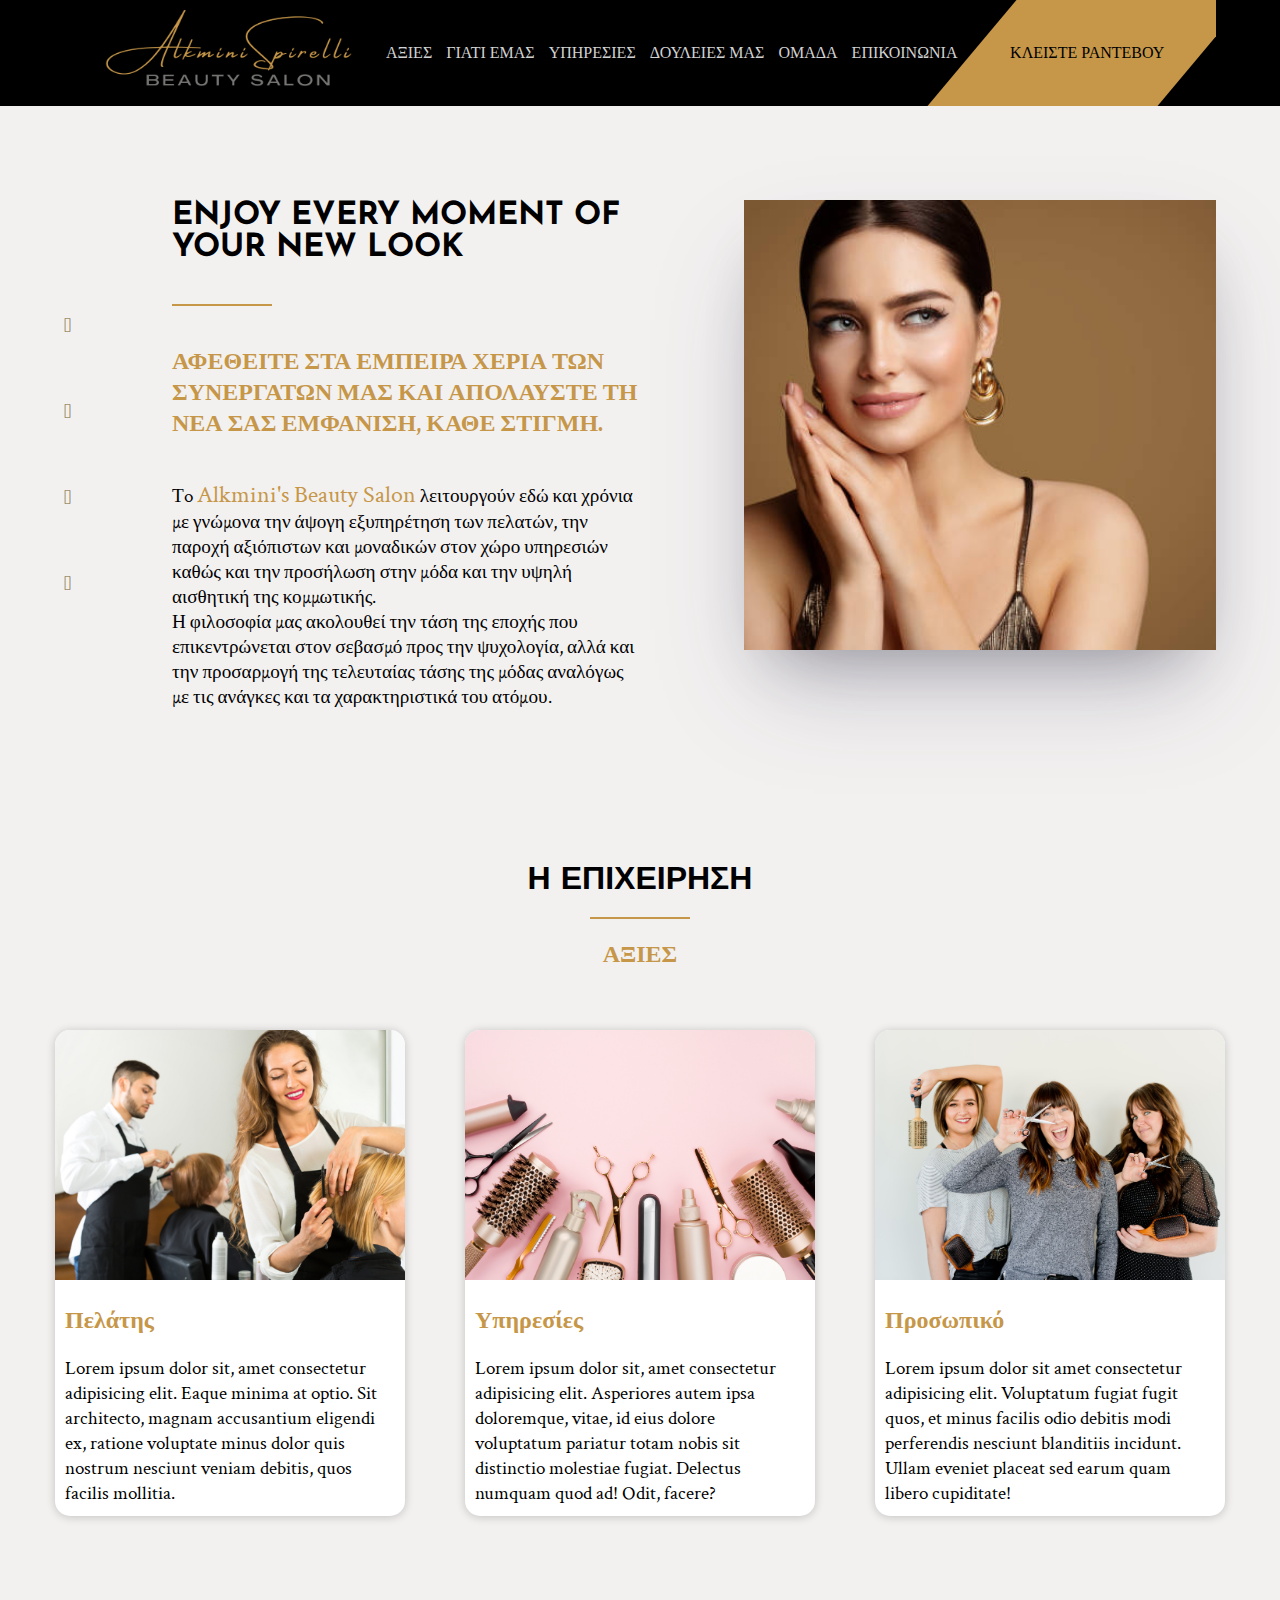
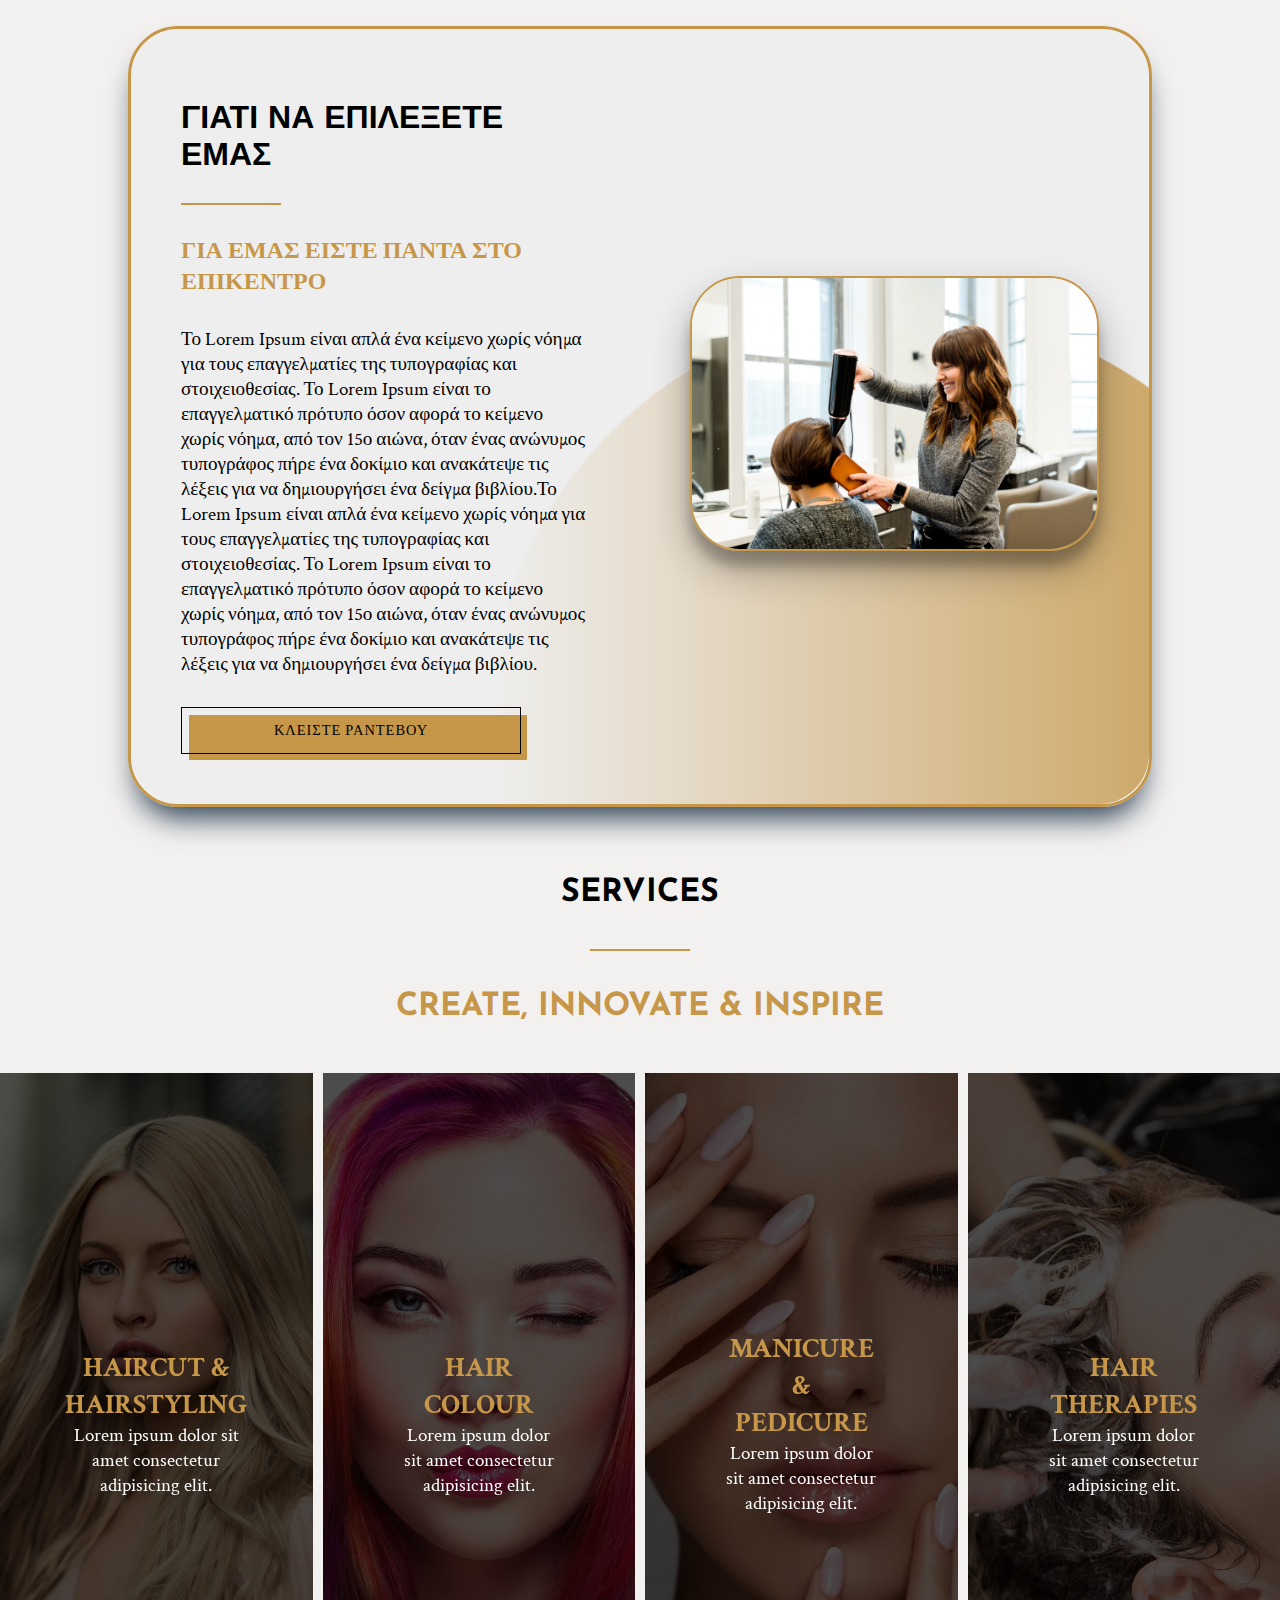
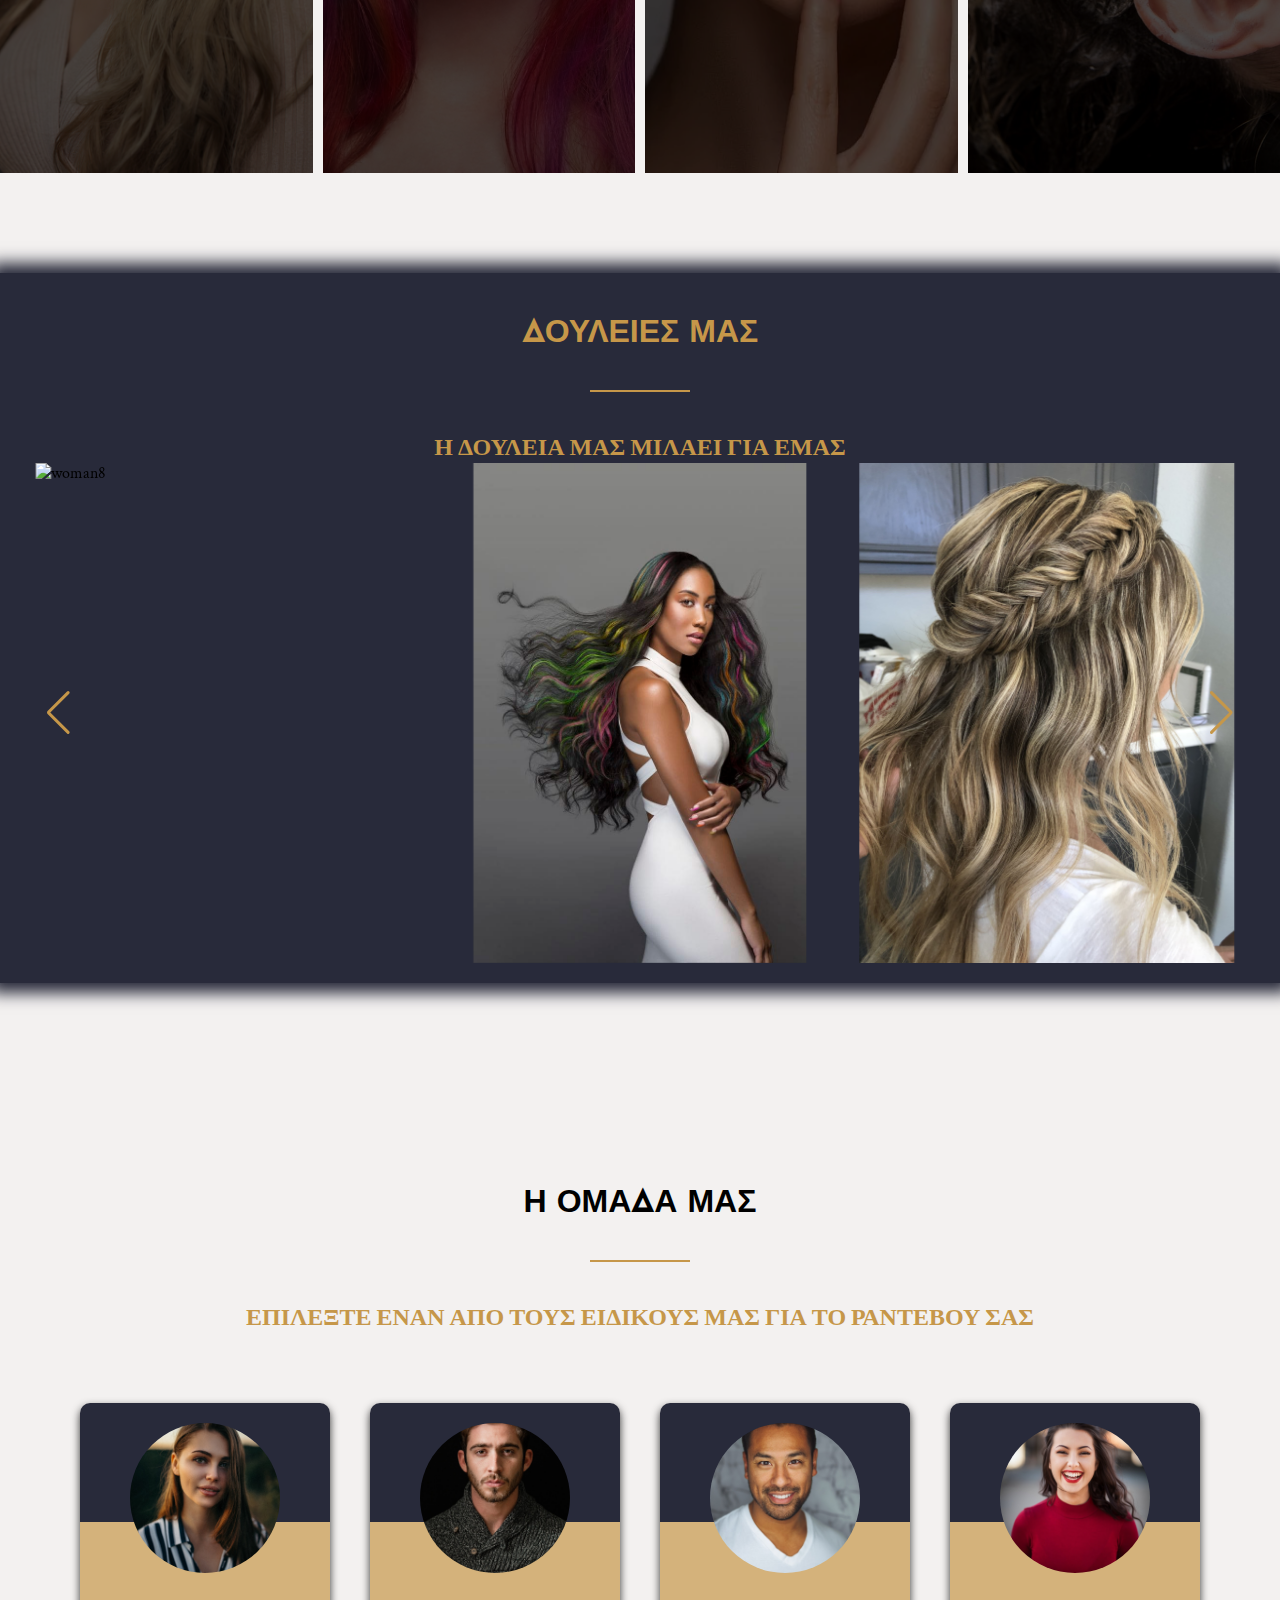
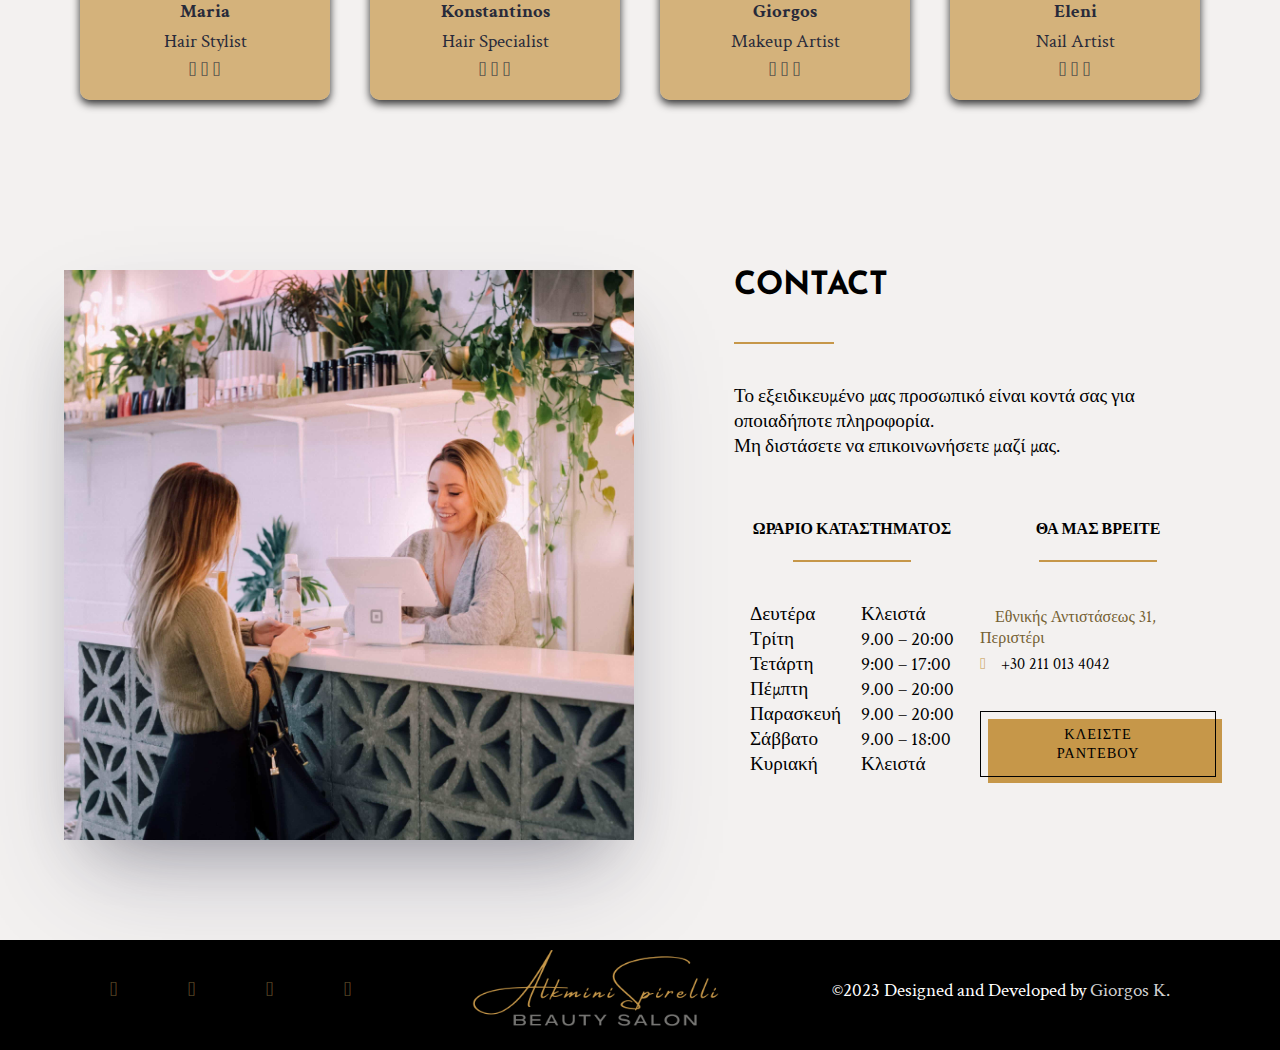
==== commit 956aab9f: "Add files via upload" ====
--- a/index.html
+++ b/index.html
@@ -156,7 +156,7 @@
         <hr />
         <h1 class="services-moto">CREATE, INNOVATE & INSPIRE</h1>
       </div>
-      <div class="swiper">
+      <div class="swiper swiper1">
         
           <div class="swiper-wrapper">
             <div class="swiper-slide">
@@ -214,9 +214,9 @@
             </div>
           </div>
           <!-- Add Pagination -->
-          <div class="swiper-button-next"></div>
-          <div class="swiper-button-prev"></div>
-          <div class="swiper-pagination"></div>
+          <div class="swiper-button-next next1"></div>
+          <div class="swiper-button-prev prev1"></div>
+          <!-- <div class="swiper-pagination"></div> -->
         </div>
       </div>
     </section>
@@ -229,7 +229,7 @@
       </div>
       <section class="slider_container">
         <div class="container">
-          <div class="swiper card_slider">
+          <div class="swiper card_slider swiper2">
             <div class="swiper-wrapper">
               <div class="swiper-slide">
                 <div class="img-box">
@@ -274,8 +274,9 @@
             </div>
             <div class="swiper-button-next next2"></div>
             <div class="swiper-button-prev prev2"></div>
-            <div class="swiper-pagination pagination2"></div>
-          </div>
+            <!-- <div class="swiper-pagination pagination2"></div> -->
+          </div>
+          
         </div>
       </section>
     </section>
--- a/styles.css
+++ b/styles.css
@@ -84,14 +84,15 @@
   z-index: 99;
 }
 .div-menu {
-  width: 50%;
+  width: auto;
+  margin-right: auto;
   height: 100px;
   display: flex;
   text-align: center;
   justify-content: center;
 }
 #nav-container img {
-  object-fit: contain;
+  object-fit: cover;
   height: 100px;
   width: auto;
 }
@@ -137,6 +138,9 @@
   .topnav a:not(:first-child) {
     display: none;
   }
+  .topnav {
+    width: auto;
+  }
   div .rantevou {
     display: none;
   }
@@ -220,7 +224,7 @@
 #slider.fadeOut {
   opacity: 0;
 }
-/* ------------KWDIKAS GIA TO SLIDER------------------ */
+/* ------------KWDIKAS GIA TO SLIDER--TELOS---------------- */
 #about {
   margin: 100px auto;
   display: flex;
@@ -238,16 +242,19 @@
   margin: auto;
 }
 .card-container {
-  display: flex;
-  justify-content: center;
+  width: 100%;
+  height: auto;
+  display: flex;
   flex-wrap: wrap;
+  align-items: center;
+  justify-content: center;
   gap: 40px;
 }
 
 .card {
   background-color: white;
   width: 350px;
-  margin: 10px auto;
+  margin: 10px;
   border-radius: 15px;
   box-shadow: 0px 1px 10px rgba(0, 0, 0, 0.2);
   transition: all 400ms ease;
@@ -413,7 +420,11 @@
   align-items: center;
 }
 
-/* EDW KEKINAEI TO SLIDER */
+/* EDW KEKINAEI TO SLIDER------------------------ */
+.swiper [class^="swiper-button-"] {
+  color: rgb(198, 151, 73);
+}
+
 .img-box {
   display: flex;
   justify-content: center;
@@ -422,7 +433,7 @@
 
 .img-box > img {
   height: 500px;
-  width: 280px;
+  width: 100%;
   object-fit: contain;
   margin: 0 auto;
 }
@@ -434,7 +445,8 @@
 .card_slider {
   padding: 50px 0;
 }
-/* EDW TELEIWNEI TO SLIDER */
+
+/* EDW TELEIWNEI TO SLIDER -----------------------*/
 
 /*------------------ H OMADA MAS -------------------*/
 #team {
@@ -444,11 +456,12 @@
   margin: 150px auto;
 }
 #team-intro {
+  width: 90%;
   display: flex;
   flex-direction: column;
   align-items: center;
   gap: 40px;
-  margin-bottom: 50px;
+  margin: 50px auto;
 }
 #team-members {
   display: flex;
